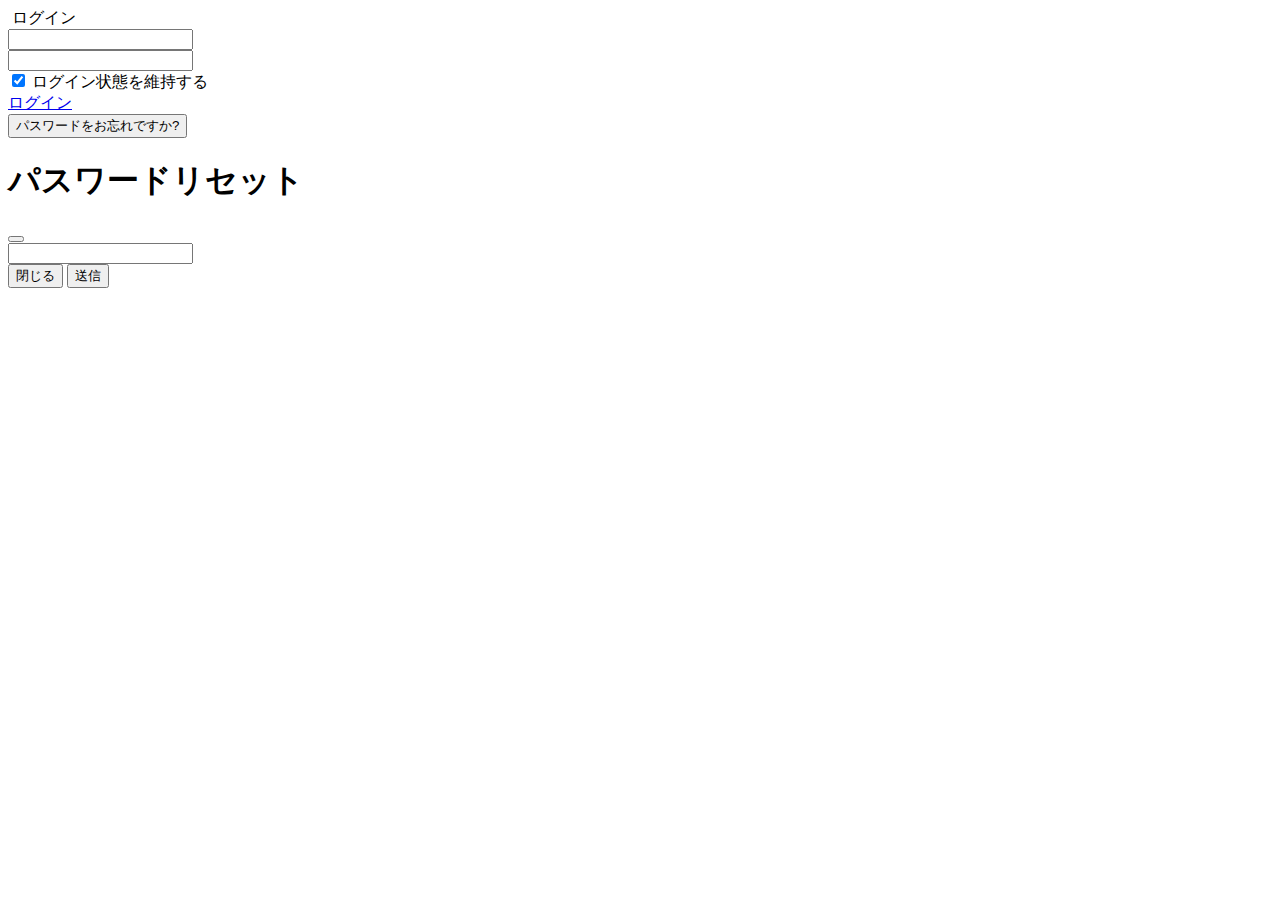
==== index.html @ f00472b3 "Beam code" ====
<!DOCTYPE html>
<html lang="en">
<head>
	<title>ログイン</title>
	<meta charset="UTF-8">
	<meta name="viewport" content="width=device-width, initial-scale=1">
	<link rel="icon" type="image/png" href="./assets/images/company_logo2.png"/>
	<link rel="stylesheet" type="text/css" href="./assets/fonts/font-awesome-4.7.0/css/font-awesome.min.css">
	<link rel="stylesheet" type="text/css" href="./assets/fonts/iconic/css/material-design-iconic-font.min.css">
	<link rel="stylesheet" type="text/css" href="./assets/vendor/animate/animate.css">
	<link rel="stylesheet" type="text/css" href="./assets/vendor/css-hamburgers/hamburgers.min.css">
	<link rel="stylesheet" type="text/css" href="./assets/vendor/animsition/css/animsition.min.css">
	<link rel="stylesheet" type="text/css" href="./assets/vendor/select2/select2.min.css">
	<link rel="stylesheet" type="text/css" href="./assets/vendor/daterangepicker/daterangepicker.css">
	<link rel="stylesheet" type="text/css" href="./assets/CSS/main.css">
    <link href="./assets/Bootstrap/css/bootstrap.min.css" rel="stylesheet">
</head>
<body>
	<div class="limiter">
		<div class="container-login-page">
			<div class="wrap-login-page">
				<form class="login-page-form validate-form">
					<span class="login-page-form-title pb-4">
						<img class="company_profile" src="./assets/images/company_logo2.png" alt="">
					</span>
					<span class="login-page-form-title pb-5">
						ログイン
					</span>
					<div class="wrap-input100 validate-input" data-validate = "Valid email is: a@b.c">
						<input class="input100" type="text" name="email" value=""` required>
						<span class="focus-input100" data-placeholder="メール"></span>
					</div>
					<div class="wrap-input100 validate-input" data-validate="Enter password">
						<span class="btn-show-pass">
							<i class="zmdi zmdi-eye"></i>
						</span>
						<input class="input100" type="password" name="pass" value="" required >
						<span class="focus-input100" data-placeholder="パスワード"></span>
					</div>
					<div class="form-check pb-3">
						<input class="form-check-input bordered" type="checkbox" value="" id="flexCheckChecked" checked required>
						<label class="form-check-label" for="flexCheckChecked">
							ログイン状態を維持する
						</label>
					  </div>
					<div class="container-login-page-form-btn pb-4">
						<div class="wrap-login-page-form-btn">
							<div class="login-page-form-bgbtn"></div>
						<a class="login-page-form-btn text-decoration-none" href="./dashboard.html" id="loginbtnID">
							ログイン
						</a>	
						</div>
					</div>
					<div class="text-center pb-1">
						
						<button type="button" class="forgot" data-bs-toggle="modal" data-bs-target="#exampleModal">
							パスワードをお忘れですか?
						  </button>
					</div>
				</form>
			</div>
		</div>
	</div>
	

	 <div class="modal fade" id="exampleModal" tabindex="-1" aria-labelledby="exampleModalLabel" aria-hidden="true">
		<div class="modal-dialog modal-dialog-centered">
		  <div class="modal-content">
			<div class="modal-header">
			  <h1 class="modal-title password_reset_title fs-6 " id="exampleModalLabel">パスワードリセット</h1>
			  <button type="button" class="btn-close" data-bs-dismiss="modal" aria-label="Close"></button>
			</div>
			<div class="modal-body">
				<div class="wrap-input100 validate-input" data-validate = "Valid email is: a@b.c">
					<input class="input100" type="text" name="email" required>
					<span class="focus-input100" data-placeholder="メール"></span>
				</div>
			</div>
			<div class="modal-footer">
			  <button type="button" class="btn modal-close" data-bs-dismiss="modal">閉じる</button>
			  <button type="button" class="btn modal-send" data-bs-dismiss="modal">送信</button>
			</div>
		  </div>
		</div>
	  </div> 
	<script src="./assets/vendor/jquery/jquery-3.2.1.min.js"></script>
	<script src="./assets/vendor/animsition/js/animsition.min.js"></script>
	<script src="./assets/Bootstrap/js/bootstrap.bundle.min.js"></script>
	<script src="./assets/JS/main.js"></script>
	<script src="./assets/JS/Javacsript.js"></script>
</body>
</html>
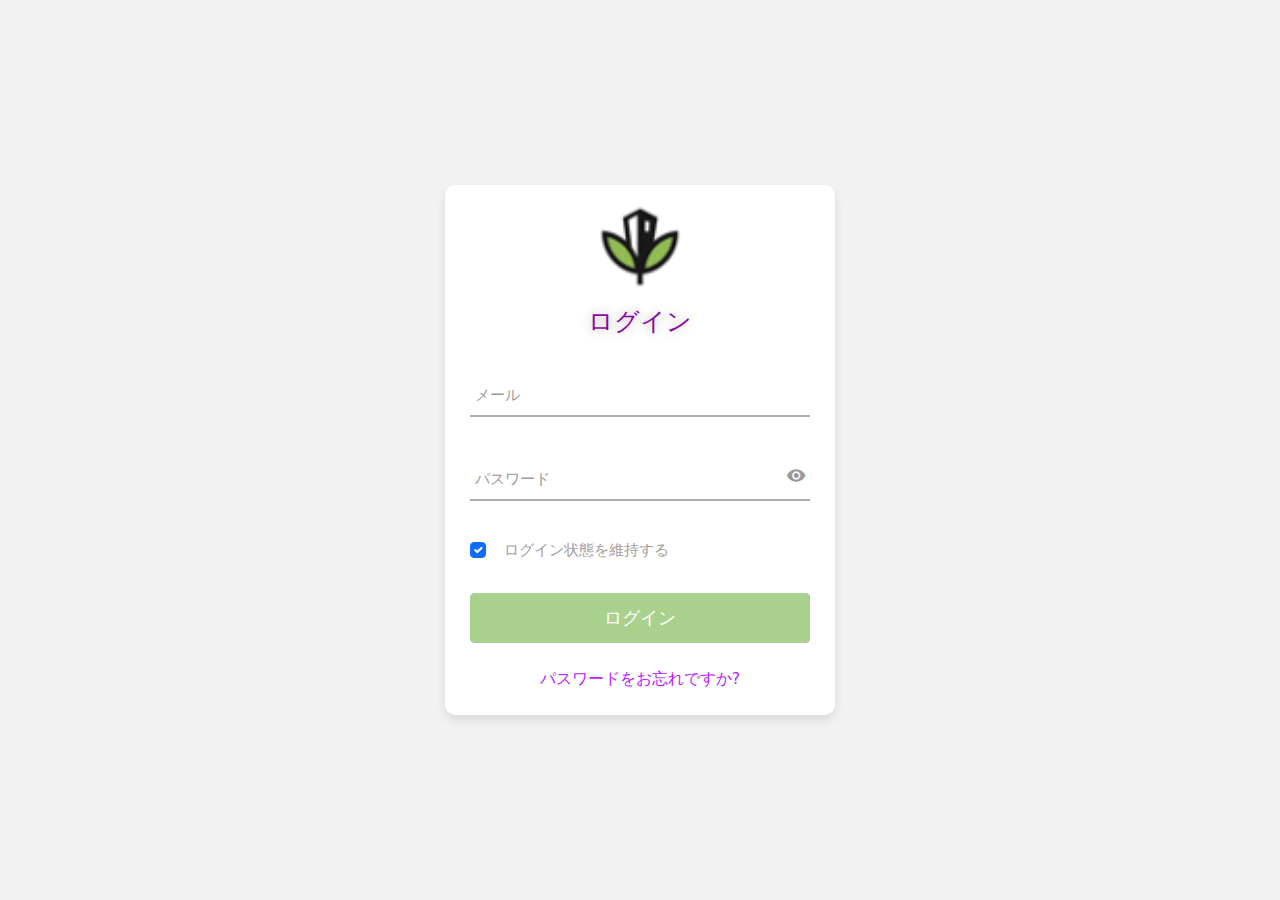
==== commit c6465610: "beams code" ====
--- a/index.html
+++ b/index.html
@@ -12,7 +12,7 @@
 	<link rel="stylesheet" type="text/css" href="./assets/vendor/animsition/css/animsition.min.css">
 	<link rel="stylesheet" type="text/css" href="./assets/vendor/select2/select2.min.css">
 	<link rel="stylesheet" type="text/css" href="./assets/vendor/daterangepicker/daterangepicker.css">
-	<link rel="stylesheet" type="text/css" href="./assets/CSS/main.css">
+	<link rel="stylesheet" type="text/css" href="./assets/CSS file/main.css">
     <link href="./assets/Bootstrap/css/bootstrap.min.css" rel="stylesheet">
 </head>
 <body>
@@ -86,7 +86,7 @@
 	<script src="./assets/vendor/jquery/jquery-3.2.1.min.js"></script>
 	<script src="./assets/vendor/animsition/js/animsition.min.js"></script>
 	<script src="./assets/Bootstrap/js/bootstrap.bundle.min.js"></script>
-	<script src="./assets/JS/main.js"></script>
-	<script src="./assets/JS/Javacsript.js"></script>
+	<script src="./assets/JS file/main.js"></script>
+	<script src="./assets/JS file/Javacsript.js"></script>
 </body>
 </html>--- a/assets/fonts/iconic/css/material-design-iconic-font.min.css
+++ b/assets/fonts/iconic/css/material-design-iconic-font.min.css
@@ -0,0 +1 @@
+@font-face{font-family:Material-Design-Iconic-Font;src:url(../fonts/Material-Design-Iconic-Font.woff2?v=2.2.0) format('woff2'),url(../fonts/Material-Design-Iconic-Font.woff?v=2.2.0) format('woff'),url(../fonts/Material-Design-Iconic-Font.ttf?v=2.2.0) format('truetype')}.zmdi{display:inline-block;font:normal normal normal 14px/1 'Material-Design-Iconic-Font';font-size:inherit;text-rendering:auto;-webkit-font-smoothing:antialiased;-moz-osx-font-smoothing:grayscale}.zmdi-hc-lg{font-size:1.33333333em;line-height:.75em;vertical-align:-15%}.zmdi-hc-2x{font-size:2em}.zmdi-hc-3x{font-size:3em}.zmdi-hc-4x{font-size:4em}.zmdi-hc-5x{font-size:5em}.zmdi-hc-fw{width:1.28571429em;text-align:center}.zmdi-hc-ul{padding-left:0;margin-left:2.14285714em;list-style-type:none}.zmdi-hc-ul>li{position:relative}.zmdi-hc-li{position:absolute;left:-2.14285714em;width:2.14285714em;top:.14285714em;text-align:center}.zmdi-hc-li.zmdi-hc-lg{left:-1.85714286em}.zmdi-hc-border{padding:.1em .25em;border:solid .1em #9e9e9e;border-radius:2px}.zmdi-hc-border-circle{padding:.1em .25em;border:solid .1em #9e9e9e;border-radius:50%}.zmdi.pull-left{float:left;margin-right:.15em}.zmdi.pull-right{float:right;margin-left:.15em}.zmdi-hc-spin{-webkit-animation:zmdi-spin 1.5s infinite linear;animation:zmdi-spin 1.5s infinite linear}.zmdi-hc-spin-reverse{-webkit-animation:zmdi-spin-reverse 1.5s infinite linear;animation:zmdi-spin-reverse 1.5s infinite linear}@-webkit-keyframes zmdi-spin{0%{-webkit-transform:rotate(0deg);transform:rotate(0deg)}100%{-webkit-transform:rotate(359deg);transform:rotate(359deg)}}@keyframes zmdi-spin{0%{-webkit-transform:rotate(0deg);transform:rotate(0deg)}100%{-webkit-transform:rotate(359deg);transform:rotate(359deg)}}@-webkit-keyframes zmdi-spin-reverse{0%{-webkit-transform:rotate(0deg);transform:rotate(0deg)}100%{-webkit-transform:rotate(-359deg);transform:rotate(-359deg)}}@keyframes zmdi-spin-reverse{0%{-webkit-transform:rotate(0deg);transform:rotate(0deg)}100%{-webkit-transform:rotate(-359deg);transform:rotate(-359deg)}}.zmdi-hc-rotate-90{-webkit-transform:rotate(90deg);-ms-transform:rotate(90deg);transform:rotate(90deg)}.zmdi-hc-rotate-180{-webkit-transform:rotate(180deg);-ms-transform:rotate(180deg);transform:rotate(180deg)}.zmdi-hc-rotate-270{-webkit-transform:rotate(270deg);-ms-transform:rotate(270deg);transform:rotate(270deg)}.zmdi-hc-flip-horizontal{-webkit-transform:scale(-1,1);-ms-transform:scale(-1,1);transform:scale(-1,1)}.zmdi-hc-flip-vertical{-webkit-transform:scale(1,-1);-ms-transform:scale(1,-1);transform:scale(1,-1)}.zmdi-hc-stack{position:relative;display:inline-block;width:2em;height:2em;line-height:2em;vertical-align:middle}.zmdi-hc-stack-1x,.zmdi-hc-stack-2x{position:absolute;left:0;width:100%;text-align:center}.zmdi-hc-stack-1x{line-height:inherit}.zmdi-hc-stack-2x{font-size:2em}.zmdi-hc-inverse{color:#fff}.zmdi-3d-rotation:before{content:'\f101'}.zmdi-airplane-off:before{content:'\f102'}.zmdi-airplane:before{content:'\f103'}.zmdi-album:before{content:'\f104'}.zmdi-archive:before{content:'\f105'}.zmdi-assignment-account:before{content:'\f106'}.zmdi-assignment-alert:before{content:'\f107'}.zmdi-assignment-check:before{content:'\f108'}.zmdi-assignment-o:before{content:'\f109'}.zmdi-assignment-return:before{content:'\f10a'}.zmdi-assignment-returned:before{content:'\f10b'}.zmdi-assignment:before{content:'\f10c'}.zmdi-attachment-alt:before{content:'\f10d'}.zmdi-attachment:before{content:'\f10e'}.zmdi-audio:before{content:'\f10f'}.zmdi-badge-check:before{content:'\f110'}.zmdi-balance-wallet:before{content:'\f111'}.zmdi-balance:before{content:'\f112'}.zmdi-battery-alert:before{content:'\f113'}.zmdi-battery-flash:before{content:'\f114'}.zmdi-battery-unknown:before{content:'\f115'}.zmdi-battery:before{content:'\f116'}.zmdi-bike:before{content:'\f117'}.zmdi-block-alt:before{content:'\f118'}.zmdi-block:before{content:'\f119'}.zmdi-boat:before{content:'\f11a'}.zmdi-book-image:before{content:'\f11b'}.zmdi-book:before{content:'\f11c'}.zmdi-bookmark-outline:before{content:'\f11d'}.zmdi-bookmark:before{content:'\f11e'}.zmdi-brush:before{content:'\f11f'}.zmdi-bug:before{content:'\f120'}.zmdi-bus:before{content:'\f121'}.zmdi-cake:before{content:'\f122'}.zmdi-car-taxi:before{content:'\f123'}.zmdi-car-wash:before{content:'\f124'}.zmdi-car:before{content:'\f125'}.zmdi-card-giftcard:before{content:'\f126'}.zmdi-card-membership:before{content:'\f127'}.zmdi-card-travel:before{content:'\f128'}.zmdi-card:before{content:'\f129'}.zmdi-case-check:before{content:'\f12a'}.zmdi-case-download:before{content:'\f12b'}.zmdi-case-play:before{content:'\f12c'}.zmdi-case:before{content:'\f12d'}.zmdi-cast-connected:before{content:'\f12e'}.zmdi-cast:before{content:'\f12f'}.zmdi-chart-donut:before{content:'\f130'}.zmdi-chart:before{content:'\f131'}.zmdi-city-alt:before{content:'\f132'}.zmdi-city:before{content:'\f133'}.zmdi-close-circle-o:before{content:'\f134'}.zmdi-close-circle:before{content:'\f135'}.zmdi-close:before{content:'\f136'}.zmdi-cocktail:before{content:'\f137'}.zmdi-code-setting:before{content:'\f138'}.zmdi-code-smartphone:before{content:'\f139'}.zmdi-code:before{content:'\f13a'}.zmdi-coffee:before{content:'\f13b'}.zmdi-collection-bookmark:before{content:'\f13c'}.zmdi-collection-case-play:before{content:'\f13d'}.zmdi-collection-folder-image:before{content:'\f13e'}.zmdi-collection-image-o:before{content:'\f13f'}.zmdi-collection-image:before{content:'\f140'}.zmdi-collection-item-1:before{content:'\f141'}.zmdi-collection-item-2:before{content:'\f142'}.zmdi-collection-item-3:before{content:'\f143'}.zmdi-collection-item-4:before{content:'\f144'}.zmdi-collection-item-5:before{content:'\f145'}.zmdi-collection-item-6:before{content:'\f146'}.zmdi-collection-item-7:before{content:'\f147'}.zmdi-collection-item-8:before{content:'\f148'}.zmdi-collection-item-9-plus:before{content:'\f149'}.zmdi-collection-item-9:before{content:'\f14a'}.zmdi-collection-item:before{content:'\f14b'}.zmdi-collection-music:before{content:'\f14c'}.zmdi-collection-pdf:before{content:'\f14d'}.zmdi-collection-plus:before{content:'\f14e'}.zmdi-collection-speaker:before{content:'\f14f'}.zmdi-collection-text:before{content:'\f150'}.zmdi-collection-video:before{content:'\f151'}.zmdi-compass:before{content:'\f152'}.zmdi-cutlery:before{content:'\f153'}.zmdi-delete:before{content:'\f154'}.zmdi-dialpad:before{content:'\f155'}.zmdi-dns:before{content:'\f156'}.zmdi-drink:before{content:'\f157'}.zmdi-edit:before{content:'\f158'}.zmdi-email-open:before{content:'\f159'}.zmdi-email:before{content:'\f15a'}.zmdi-eye-off:before{content:'\f15b'}.zmdi-eye:before{content:'\f15c'}.zmdi-eyedropper:before{content:'\f15d'}.zmdi-favorite-outline:before{content:'\f15e'}.zmdi-favorite:before{content:'\f15f'}.zmdi-filter-list:before{content:'\f160'}.zmdi-fire:before{content:'\f161'}.zmdi-flag:before{content:'\f162'}.zmdi-flare:before{content:'\f163'}.zmdi-flash-auto:before{content:'\f164'}.zmdi-flash-off:before{content:'\f165'}.zmdi-flash:before{content:'\f166'}.zmdi-flip:before{content:'\f167'}.zmdi-flower-alt:before{content:'\f168'}.zmdi-flower:before{content:'\f169'}.zmdi-font:before{content:'\f16a'}.zmdi-fullscreen-alt:before{content:'\f16b'}.zmdi-fullscreen-exit:before{content:'\f16c'}.zmdi-fullscreen:before{content:'\f16d'}.zmdi-functions:before{content:'\f16e'}.zmdi-gas-station:before{content:'\f16f'}.zmdi-gesture:before{content:'\f170'}.zmdi-globe-alt:before{content:'\f171'}.zmdi-globe-lock:before{content:'\f172'}.zmdi-globe:before{content:'\f173'}.zmdi-graduation-cap:before{content:'\f174'}.zmdi-home:before{content:'\f175'}.zmdi-hospital-alt:before{content:'\f176'}.zmdi-hospital:before{content:'\f177'}.zmdi-hotel:before{content:'\f178'}.zmdi-hourglass-alt:before{content:'\f179'}.zmdi-hourglass-outline:before{content:'\f17a'}.zmdi-hourglass:before{content:'\f17b'}.zmdi-http:before{content:'\f17c'}.zmdi-image-alt:before{content:'\f17d'}.zmdi-image-o:before{content:'\f17e'}.zmdi-image:before{content:'\f17f'}.zmdi-inbox:before{content:'\f180'}.zmdi-invert-colors-off:before{content:'\f181'}.zmdi-invert-colors:before{content:'\f182'}.zmdi-key:before{content:'\f183'}.zmdi-label-alt-outline:before{content:'\f184'}.zmdi-label-alt:before{content:'\f185'}.zmdi-label-heart:before{content:'\f186'}.zmdi-label:before{content:'\f187'}.zmdi-labels:before{content:'\f188'}.zmdi-lamp:before{content:'\f189'}.zmdi-landscape:before{content:'\f18a'}.zmdi-layers-off:before{content:'\f18b'}.zmdi-layers:before{content:'\f18c'}.zmdi-library:before{content:'\f18d'}.zmdi-link:before{content:'\f18e'}.zmdi-lock-open:before{content:'\f18f'}.zmdi-lock-outline:before{content:'\f190'}.zmdi-lock:before{content:'\f191'}.zmdi-mail-reply-all:before{content:'\f192'}.zmdi-mail-reply:before{content:'\f193'}.zmdi-mail-send:before{content:'\f194'}.zmdi-mall:before{content:'\f195'}.zmdi-map:before{content:'\f196'}.zmdi-menu:before{content:'\f197'}.zmdi-money-box:before{content:'\f198'}.zmdi-money-off:before{content:'\f199'}.zmdi-money:before{content:'\f19a'}.zmdi-more-vert:before{content:'\f19b'}.zmdi-more:before{content:'\f19c'}.zmdi-movie-alt:before{content:'\f19d'}.zmdi-movie:before{content:'\f19e'}.zmdi-nature-people:before{content:'\f19f'}.zmdi-nature:before{content:'\f1a0'}.zmdi-navigation:before{content:'\f1a1'}.zmdi-open-in-browser:before{content:'\f1a2'}.zmdi-open-in-new:before{content:'\f1a3'}.zmdi-palette:before{content:'\f1a4'}.zmdi-parking:before{content:'\f1a5'}.zmdi-pin-account:before{content:'\f1a6'}.zmdi-pin-assistant:before{content:'\f1a7'}.zmdi-pin-drop:before{content:'\f1a8'}.zmdi-pin-help:before{content:'\f1a9'}.zmdi-pin-off:before{content:'\f1aa'}.zmdi-pin:before{content:'\f1ab'}.zmdi-pizza:before{content:'\f1ac'}.zmdi-plaster:before{content:'\f1ad'}.zmdi-power-setting:before{content:'\f1ae'}.zmdi-power:before{content:'\f1af'}.zmdi-print:before{content:'\f1b0'}.zmdi-puzzle-piece:before{content:'\f1b1'}.zmdi-quote:before{content:'\f1b2'}.zmdi-railway:before{content:'\f1b3'}.zmdi-receipt:before{content:'\f1b4'}.zmdi-refresh-alt:before{content:'\f1b5'}.zmdi-refresh-sync-alert:before{content:'\f1b6'}.zmdi-refresh-sync-off:before{content:'\f1b7'}.zmdi-refresh-sync:before{content:'\f1b8'}.zmdi-refresh:before{content:'\f1b9'}.zmdi-roller:before{content:'\f1ba'}.zmdi-ruler:before{content:'\f1bb'}.zmdi-scissors:before{content:'\f1bc'}.zmdi-screen-rotation-lock:before{content:'\f1bd'}.zmdi-screen-rotation:before{content:'\f1be'}.zmdi-search-for:before{content:'\f1bf'}.zmdi-search-in-file:before{content:'\f1c0'}.zmdi-search-in-page:before{content:'\f1c1'}.zmdi-search-replace:before{content:'\f1c2'}.zmdi-search:before{content:'\f1c3'}.zmdi-seat:before{content:'\f1c4'}.zmdi-settings-square:before{content:'\f1c5'}.zmdi-settings:before{content:'\f1c6'}.zmdi-shield-check:before{content:'\f1c7'}.zmdi-shield-security:before{content:'\f1c8'}.zmdi-shopping-basket:before{content:'\f1c9'}.zmdi-shopping-cart-plus:before{content:'\f1ca'}.zmdi-shopping-cart:before{content:'\f1cb'}.zmdi-sign-in:before{content:'\f1cc'}.zmdi-sort-amount-asc:before{content:'\f1cd'}.zmdi-sort-amount-desc:before{content:'\f1ce'}.zmdi-sort-asc:before{content:'\f1cf'}.zmdi-sort-desc:before{content:'\f1d0'}.zmdi-spellcheck:before{content:'\f1d1'}.zmdi-storage:before{content:'\f1d2'}.zmdi-store-24:before{content:'\f1d3'}.zmdi-store:before{content:'\f1d4'}.zmdi-subway:before{content:'\f1d5'}.zmdi-sun:before{content:'\f1d6'}.zmdi-tab-unselected:before{content:'\f1d7'}.zmdi-tab:before{content:'\f1d8'}.zmdi-tag-close:before{content:'\f1d9'}.zmdi-tag-more:before{content:'\f1da'}.zmdi-tag:before{content:'\f1db'}.zmdi-thumb-down:before{content:'\f1dc'}.zmdi-thumb-up-down:before{content:'\f1dd'}.zmdi-thumb-up:before{content:'\f1de'}.zmdi-ticket-star:before{content:'\f1df'}.zmdi-toll:before{content:'\f1e0'}.zmdi-toys:before{content:'\f1e1'}.zmdi-traffic:before{content:'\f1e2'}.zmdi-translate:before{content:'\f1e3'}.zmdi-triangle-down:before{content:'\f1e4'}.zmdi-triangle-up:before{content:'\f1e5'}.zmdi-truck:before{content:'\f1e6'}.zmdi-turning-sign:before{content:'\f1e7'}.zmdi-wallpaper:before{content:'\f1e8'}.zmdi-washing-machine:before{content:'\f1e9'}.zmdi-window-maximize:before{content:'\f1ea'}.zmdi-window-minimize:before{content:'\f1eb'}.zmdi-window-restore:before{content:'\f1ec'}.zmdi-wrench:before{content:'\f1ed'}.zmdi-zoom-in:before{content:'\f1ee'}.zmdi-zoom-out:before{content:'\f1ef'}.zmdi-alert-circle-o:before{content:'\f1f0'}.zmdi-alert-circle:before{content:'\f1f1'}.zmdi-alert-octagon:before{content:'\f1f2'}.zmdi-alert-polygon:before{content:'\f1f3'}.zmdi-alert-triangle:before{content:'\f1f4'}.zmdi-help-outline:before{content:'\f1f5'}.zmdi-help:before{content:'\f1f6'}.zmdi-info-outline:before{content:'\f1f7'}.zmdi-info:before{content:'\f1f8'}.zmdi-notifications-active:before{content:'\f1f9'}.zmdi-notifications-add:before{content:'\f1fa'}.zmdi-notifications-none:before{content:'\f1fb'}.zmdi-notifications-off:before{content:'\f1fc'}.zmdi-notifications-paused:before{content:'\f1fd'}.zmdi-notifications:before{content:'\f1fe'}.zmdi-account-add:before{content:'\f1ff'}.zmdi-account-box-mail:before{content:'\f200'}.zmdi-account-box-o:before{content:'\f201'}.zmdi-account-box-phone:before{content:'\f202'}.zmdi-account-box:before{content:'\f203'}.zmdi-account-calendar:before{content:'\f204'}.zmdi-account-circle:before{content:'\f205'}.zmdi-account-o:before{content:'\f206'}.zmdi-account:before{content:'\f207'}.zmdi-accounts-add:before{content:'\f208'}.zmdi-accounts-alt:before{content:'\f209'}.zmdi-accounts-list-alt:before{content:'\f20a'}.zmdi-accounts-list:before{content:'\f20b'}.zmdi-accounts-outline:before{content:'\f20c'}.zmdi-accounts:before{content:'\f20d'}.zmdi-face:before{content:'\f20e'}.zmdi-female:before{content:'\f20f'}.zmdi-male-alt:before{content:'\f210'}.zmdi-male-female:before{content:'\f211'}.zmdi-male:before{content:'\f212'}.zmdi-mood-bad:before{content:'\f213'}.zmdi-mood:before{content:'\f214'}.zmdi-run:before{content:'\f215'}.zmdi-walk:before{content:'\f216'}.zmdi-cloud-box:before{content:'\f217'}.zmdi-cloud-circle:before{content:'\f218'}.zmdi-cloud-done:before{content:'\f219'}.zmdi-cloud-download:before{content:'\f21a'}.zmdi-cloud-off:before{content:'\f21b'}.zmdi-cloud-outline-alt:before{content:'\f21c'}.zmdi-cloud-outline:before{content:'\f21d'}.zmdi-cloud-upload:before{content:'\f21e'}.zmdi-cloud:before{content:'\f21f'}.zmdi-download:before{content:'\f220'}.zmdi-file-plus:before{content:'\f221'}.zmdi-file-text:before{content:'\f222'}.zmdi-file:before{content:'\f223'}.zmdi-folder-outline:before{content:'\f224'}.zmdi-folder-person:before{content:'\f225'}.zmdi-folder-star-alt:before{content:'\f226'}.zmdi-folder-star:before{content:'\f227'}.zmdi-folder:before{content:'\f228'}.zmdi-gif:before{content:'\f229'}.zmdi-upload:before{content:'\f22a'}.zmdi-border-all:before{content:'\f22b'}.zmdi-border-bottom:before{content:'\f22c'}.zmdi-border-clear:before{content:'\f22d'}.zmdi-border-color:before{content:'\f22e'}.zmdi-border-horizontal:before{content:'\f22f'}.zmdi-border-inner:before{content:'\f230'}.zmdi-border-left:before{content:'\f231'}.zmdi-border-outer:before{content:'\f232'}.zmdi-border-right:before{content:'\f233'}.zmdi-border-style:before{content:'\f234'}.zmdi-border-top:before{content:'\f235'}.zmdi-border-vertical:before{content:'\f236'}.zmdi-copy:before{content:'\f237'}.zmdi-crop:before{content:'\f238'}.zmdi-format-align-center:before{content:'\f239'}.zmdi-format-align-justify:before{content:'\f23a'}.zmdi-format-align-left:before{content:'\f23b'}.zmdi-format-align-right:before{content:'\f23c'}.zmdi-format-bold:before{content:'\f23d'}.zmdi-format-clear-all:before{content:'\f23e'}.zmdi-format-clear:before{content:'\f23f'}.zmdi-format-color-fill:before{content:'\f240'}.zmdi-format-color-reset:before{content:'\f241'}.zmdi-format-color-text:before{content:'\f242'}.zmdi-format-indent-decrease:before{content:'\f243'}.zmdi-format-indent-increase:before{content:'\f244'}.zmdi-format-italic:before{content:'\f245'}.zmdi-format-line-spacing:before{content:'\f246'}.zmdi-format-list-bulleted:before{content:'\f247'}.zmdi-format-list-numbered:before{content:'\f248'}.zmdi-format-ltr:before{content:'\f249'}.zmdi-format-rtl:before{content:'\f24a'}.zmdi-format-size:before{content:'\f24b'}.zmdi-format-strikethrough-s:before{content:'\f24c'}.zmdi-format-strikethrough:before{content:'\f24d'}.zmdi-format-subject:before{content:'\f24e'}.zmdi-format-underlined:before{content:'\f24f'}.zmdi-format-valign-bottom:before{content:'\f250'}.zmdi-format-valign-center:before{content:'\f251'}.zmdi-format-valign-top:before{content:'\f252'}.zmdi-redo:before{content:'\f253'}.zmdi-select-all:before{content:'\f254'}.zmdi-space-bar:before{content:'\f255'}.zmdi-text-format:before{content:'\f256'}.zmdi-transform:before{content:'\f257'}.zmdi-undo:before{content:'\f258'}.zmdi-wrap-text:before{content:'\f259'}.zmdi-comment-alert:before{content:'\f25a'}.zmdi-comment-alt-text:before{content:'\f25b'}.zmdi-comment-alt:before{content:'\f25c'}.zmdi-comment-edit:before{content:'\f25d'}.zmdi-comment-image:before{content:'\f25e'}.zmdi-comment-list:before{content:'\f25f'}.zmdi-comment-more:before{content:'\f260'}.zmdi-comment-outline:before{content:'\f261'}.zmdi-comment-text-alt:before{content:'\f262'}.zmdi-comment-text:before{content:'\f263'}.zmdi-comment-video:before{content:'\f264'}.zmdi-comment:before{content:'\f265'}.zmdi-comments:before{content:'\f266'}.zmdi-check-all:before{content:'\f267'}.zmdi-check-circle-u:before{content:'\f268'}.zmdi-check-circle:before{content:'\f269'}.zmdi-check-square:before{content:'\f26a'}.zmdi-check:before{content:'\f26b'}.zmdi-circle-o:before{content:'\f26c'}.zmdi-circle:before{content:'\f26d'}.zmdi-dot-circle-alt:before{content:'\f26e'}.zmdi-dot-circle:before{content:'\f26f'}.zmdi-minus-circle-outline:before{content:'\f270'}.zmdi-minus-circle:before{content:'\f271'}.zmdi-minus-square:before{content:'\f272'}.zmdi-minus:before{content:'\f273'}.zmdi-plus-circle-o-duplicate:before{content:'\f274'}.zmdi-plus-circle-o:before{content:'\f275'}.zmdi-plus-circle:before{content:'\f276'}.zmdi-plus-square:before{content:'\f277'}.zmdi-plus:before{content:'\f278'}.zmdi-square-o:before{content:'\f279'}.zmdi-star-circle:before{content:'\f27a'}.zmdi-star-half:before{content:'\f27b'}.zmdi-star-outline:before{content:'\f27c'}.zmdi-star:before{content:'\f27d'}.zmdi-bluetooth-connected:before{content:'\f27e'}.zmdi-bluetooth-off:before{content:'\f27f'}.zmdi-bluetooth-search:before{content:'\f280'}.zmdi-bluetooth-setting:before{content:'\f281'}.zmdi-bluetooth:before{content:'\f282'}.zmdi-camera-add:before{content:'\f283'}.zmdi-camera-alt:before{content:'\f284'}.zmdi-camera-bw:before{content:'\f285'}.zmdi-camera-front:before{content:'\f286'}.zmdi-camera-mic:before{content:'\f287'}.zmdi-camera-party-mode:before{content:'\f288'}.zmdi-camera-rear:before{content:'\f289'}.zmdi-camera-roll:before{content:'\f28a'}.zmdi-camera-switch:before{content:'\f28b'}.zmdi-camera:before{content:'\f28c'}.zmdi-card-alert:before{content:'\f28d'}.zmdi-card-off:before{content:'\f28e'}.zmdi-card-sd:before{content:'\f28f'}.zmdi-card-sim:before{content:'\f290'}.zmdi-desktop-mac:before{content:'\f291'}.zmdi-desktop-windows:before{content:'\f292'}.zmdi-device-hub:before{content:'\f293'}.zmdi-devices-off:before{content:'\f294'}.zmdi-devices:before{content:'\f295'}.zmdi-dock:before{content:'\f296'}.zmdi-floppy:before{content:'\f297'}.zmdi-gamepad:before{content:'\f298'}.zmdi-gps-dot:before{content:'\f299'}.zmdi-gps-off:before{content:'\f29a'}.zmdi-gps:before{content:'\f29b'}.zmdi-headset-mic:before{content:'\f29c'}.zmdi-headset:before{content:'\f29d'}.zmdi-input-antenna:before{content:'\f29e'}.zmdi-input-composite:before{content:'\f29f'}.zmdi-input-hdmi:before{content:'\f2a0'}.zmdi-input-power:before{content:'\f2a1'}.zmdi-input-svideo:before{content:'\f2a2'}.zmdi-keyboard-hide:before{content:'\f2a3'}.zmdi-keyboard:before{content:'\f2a4'}.zmdi-laptop-chromebook:before{content:'\f2a5'}.zmdi-laptop-mac:before{content:'\f2a6'}.zmdi-laptop:before{content:'\f2a7'}.zmdi-mic-off:before{content:'\f2a8'}.zmdi-mic-outline:before{content:'\f2a9'}.zmdi-mic-setting:before{content:'\f2aa'}.zmdi-mic:before{content:'\f2ab'}.zmdi-mouse:before{content:'\f2ac'}.zmdi-network-alert:before{content:'\f2ad'}.zmdi-network-locked:before{content:'\f2ae'}.zmdi-network-off:before{content:'\f2af'}.zmdi-network-outline:before{content:'\f2b0'}.zmdi-network-setting:before{content:'\f2b1'}.zmdi-network:before{content:'\f2b2'}.zmdi-phone-bluetooth:before{content:'\f2b3'}.zmdi-phone-end:before{content:'\f2b4'}.zmdi-phone-forwarded:before{content:'\f2b5'}.zmdi-phone-in-talk:before{content:'\f2b6'}.zmdi-phone-locked:before{content:'\f2b7'}.zmdi-phone-missed:before{content:'\f2b8'}.zmdi-phone-msg:before{content:'\f2b9'}.zmdi-phone-paused:before{content:'\f2ba'}.zmdi-phone-ring:before{content:'\f2bb'}.zmdi-phone-setting:before{content:'\f2bc'}.zmdi-phone-sip:before{content:'\f2bd'}.zmdi-phone:before{content:'\f2be'}.zmdi-portable-wifi-changes:before{content:'\f2bf'}.zmdi-portable-wifi-off:before{content:'\f2c0'}.zmdi-portable-wifi:before{content:'\f2c1'}.zmdi-radio:before{content:'\f2c2'}.zmdi-reader:before{content:'\f2c3'}.zmdi-remote-control-alt:before{content:'\f2c4'}.zmdi-remote-control:before{content:'\f2c5'}.zmdi-router:before{content:'\f2c6'}.zmdi-scanner:before{content:'\f2c7'}.zmdi-smartphone-android:before{content:'\f2c8'}.zmdi-smartphone-download:before{content:'\f2c9'}.zmdi-smartphone-erase:before{content:'\f2ca'}.zmdi-smartphone-info:before{content:'\f2cb'}.zmdi-smartphone-iphone:before{content:'\f2cc'}.zmdi-smartphone-landscape-lock:before{content:'\f2cd'}.zmdi-smartphone-landscape:before{content:'\f2ce'}.zmdi-smartphone-lock:before{content:'\f2cf'}.zmdi-smartphone-portrait-lock:before{content:'\f2d0'}.zmdi-smartphone-ring:before{content:'\f2d1'}.zmdi-smartphone-setting:before{content:'\f2d2'}.zmdi-smartphone-setup:before{content:'\f2d3'}.zmdi-smartphone:before{content:'\f2d4'}.zmdi-speaker:before{content:'\f2d5'}.zmdi-tablet-android:before{content:'\f2d6'}.zmdi-tablet-mac:before{content:'\f2d7'}.zmdi-tablet:before{content:'\f2d8'}.zmdi-tv-alt-play:before{content:'\f2d9'}.zmdi-tv-list:before{content:'\f2da'}.zmdi-tv-play:before{content:'\f2db'}.zmdi-tv:before{content:'\f2dc'}.zmdi-usb:before{content:'\f2dd'}.zmdi-videocam-off:before{content:'\f2de'}.zmdi-videocam-switch:before{content:'\f2df'}.zmdi-videocam:before{content:'\f2e0'}.zmdi-watch:before{content:'\f2e1'}.zmdi-wifi-alt-2:before{content:'\f2e2'}.zmdi-wifi-alt:before{content:'\f2e3'}.zmdi-wifi-info:before{content:'\f2e4'}.zmdi-wifi-lock:before{content:'\f2e5'}.zmdi-wifi-off:before{content:'\f2e6'}.zmdi-wifi-outline:before{content:'\f2e7'}.zmdi-wifi:before{content:'\f2e8'}.zmdi-arrow-left-bottom:before{content:'\f2e9'}.zmdi-arrow-left:before{content:'\f2ea'}.zmdi-arrow-merge:before{content:'\f2eb'}.zmdi-arrow-missed:before{content:'\f2ec'}.zmdi-arrow-right-top:before{content:'\f2ed'}.zmdi-arrow-right:before{content:'\f2ee'}.zmdi-arrow-split:before{content:'\f2ef'}.zmdi-arrows:before{content:'\f2f0'}.zmdi-caret-down-circle:before{content:'\f2f1'}.zmdi-caret-down:before{content:'\f2f2'}.zmdi-caret-left-circle:before{content:'\f2f3'}.zmdi-caret-left:before{content:'\f2f4'}.zmdi-caret-right-circle:before{content:'\f2f5'}.zmdi-caret-right:before{content:'\f2f6'}.zmdi-caret-up-circle:before{content:'\f2f7'}.zmdi-caret-up:before{content:'\f2f8'}.zmdi-chevron-down:before{content:'\f2f9'}.zmdi-chevron-left:before{content:'\f2fa'}.zmdi-chevron-right:before{content:'\f2fb'}.zmdi-chevron-up:before{content:'\f2fc'}.zmdi-forward:before{content:'\f2fd'}.zmdi-long-arrow-down:before{content:'\f2fe'}.zmdi-long-arrow-left:before{content:'\f2ff'}.zmdi-long-arrow-return:before{content:'\f300'}.zmdi-long-arrow-right:before{content:'\f301'}.zmdi-long-arrow-tab:before{content:'\f302'}.zmdi-long-arrow-up:before{content:'\f303'}.zmdi-rotate-ccw:before{content:'\f304'}.zmdi-rotate-cw:before{content:'\f305'}.zmdi-rotate-left:before{content:'\f306'}.zmdi-rotate-right:before{content:'\f307'}.zmdi-square-down:before{content:'\f308'}.zmdi-square-right:before{content:'\f309'}.zmdi-swap-alt:before{content:'\f30a'}.zmdi-swap-vertical-circle:before{content:'\f30b'}.zmdi-swap-vertical:before{content:'\f30c'}.zmdi-swap:before{content:'\f30d'}.zmdi-trending-down:before{content:'\f30e'}.zmdi-trending-flat:before{content:'\f30f'}.zmdi-trending-up:before{content:'\f310'}.zmdi-unfold-less:before{content:'\f311'}.zmdi-unfold-more:before{content:'\f312'}.zmdi-apps:before{content:'\f313'}.zmdi-grid-off:before{content:'\f314'}.zmdi-grid:before{content:'\f315'}.zmdi-view-agenda:before{content:'\f316'}.zmdi-view-array:before{content:'\f317'}.zmdi-view-carousel:before{content:'\f318'}.zmdi-view-column:before{content:'\f319'}.zmdi-view-comfy:before{content:'\f31a'}.zmdi-view-compact:before{content:'\f31b'}.zmdi-view-dashboard:before{content:'\f31c'}.zmdi-view-day:before{content:'\f31d'}.zmdi-view-headline:before{content:'\f31e'}.zmdi-view-list-alt:before{content:'\f31f'}.zmdi-view-list:before{content:'\f320'}.zmdi-view-module:before{content:'\f321'}.zmdi-view-quilt:before{content:'\f322'}.zmdi-view-stream:before{content:'\f323'}.zmdi-view-subtitles:before{content:'\f324'}.zmdi-view-toc:before{content:'\f325'}.zmdi-view-web:before{content:'\f326'}.zmdi-view-week:before{content:'\f327'}.zmdi-widgets:before{content:'\f328'}.zmdi-alarm-check:before{content:'\f329'}.zmdi-alarm-off:before{content:'\f32a'}.zmdi-alarm-plus:before{content:'\f32b'}.zmdi-alarm-snooze:before{content:'\f32c'}.zmdi-alarm:before{content:'\f32d'}.zmdi-calendar-alt:before{content:'\f32e'}.zmdi-calendar-check:before{content:'\f32f'}.zmdi-calendar-close:before{content:'\f330'}.zmdi-calendar-note:before{content:'\f331'}.zmdi-calendar:before{content:'\f332'}.zmdi-time-countdown:before{content:'\f333'}.zmdi-time-interval:before{content:'\f334'}.zmdi-time-restore-setting:before{content:'\f335'}.zmdi-time-restore:before{content:'\f336'}.zmdi-time:before{content:'\f337'}.zmdi-timer-off:before{content:'\f338'}.zmdi-timer:before{content:'\f339'}.zmdi-android-alt:before{content:'\f33a'}.zmdi-android:before{content:'\f33b'}.zmdi-apple:before{content:'\f33c'}.zmdi-behance:before{content:'\f33d'}.zmdi-codepen:before{content:'\f33e'}.zmdi-dribbble:before{content:'\f33f'}.zmdi-dropbox:before{content:'\f340'}.zmdi-evernote:before{content:'\f341'}.zmdi-facebook-box:before{content:'\f342'}.zmdi-facebook:before{content:'\f343'}.zmdi-github-box:before{content:'\f344'}.zmdi-github:before{content:'\f345'}.zmdi-google-drive:before{content:'\f346'}.zmdi-google-earth:before{content:'\f347'}.zmdi-google-glass:before{content:'\f348'}.zmdi-google-maps:before{content:'\f349'}.zmdi-google-pages:before{content:'\f34a'}.zmdi-google-play:before{content:'\f34b'}.zmdi-google-plus-box:before{content:'\f34c'}.zmdi-google-plus:before{content:'\f34d'}.zmdi-google:before{content:'\f34e'}.zmdi-instagram:before{content:'\f34f'}.zmdi-language-css3:before{content:'\f350'}.zmdi-language-html5:before{content:'\f351'}.zmdi-language-javascript:before{content:'\f352'}.zmdi-language-python-alt:before{content:'\f353'}.zmdi-language-python:before{content:'\f354'}.zmdi-lastfm:before{content:'\f355'}.zmdi-linkedin-box:before{content:'\f356'}.zmdi-paypal:before{content:'\f357'}.zmdi-pinterest-box:before{content:'\f358'}.zmdi-pocket:before{content:'\f359'}.zmdi-polymer:before{content:'\f35a'}.zmdi-share:before{content:'\f35b'}.zmdi-stackoverflow:before{content:'\f35c'}.zmdi-steam-square:before{content:'\f35d'}.zmdi-steam:before{content:'\f35e'}.zmdi-twitter-box:before{content:'\f35f'}.zmdi-twitter:before{content:'\f360'}.zmdi-vk:before{content:'\f361'}.zmdi-wikipedia:before{content:'\f362'}.zmdi-windows:before{content:'\f363'}.zmdi-aspect-ratio-alt:before{content:'\f364'}.zmdi-aspect-ratio:before{content:'\f365'}.zmdi-blur-circular:before{content:'\f366'}.zmdi-blur-linear:before{content:'\f367'}.zmdi-blur-off:before{content:'\f368'}.zmdi-blur:before{content:'\f369'}.zmdi-brightness-2:before{content:'\f36a'}.zmdi-brightness-3:before{content:'\f36b'}.zmdi-brightness-4:before{content:'\f36c'}.zmdi-brightness-5:before{content:'\f36d'}.zmdi-brightness-6:before{content:'\f36e'}.zmdi-brightness-7:before{content:'\f36f'}.zmdi-brightness-auto:before{content:'\f370'}.zmdi-brightness-setting:before{content:'\f371'}.zmdi-broken-image:before{content:'\f372'}.zmdi-center-focus-strong:before{content:'\f373'}.zmdi-center-focus-weak:before{content:'\f374'}.zmdi-compare:before{content:'\f375'}.zmdi-crop-16-9:before{content:'\f376'}.zmdi-crop-3-2:before{content:'\f377'}.zmdi-crop-5-4:before{content:'\f378'}.zmdi-crop-7-5:before{content:'\f379'}.zmdi-crop-din:before{content:'\f37a'}.zmdi-crop-free:before{content:'\f37b'}.zmdi-crop-landscape:before{content:'\f37c'}.zmdi-crop-portrait:before{content:'\f37d'}.zmdi-crop-square:before{content:'\f37e'}.zmdi-exposure-alt:before{content:'\f37f'}.zmdi-exposure:before{content:'\f380'}.zmdi-filter-b-and-w:before{content:'\f381'}.zmdi-filter-center-focus:before{content:'\f382'}.zmdi-filter-frames:before{content:'\f383'}.zmdi-filter-tilt-shift:before{content:'\f384'}.zmdi-gradient:before{content:'\f385'}.zmdi-grain:before{content:'\f386'}.zmdi-graphic-eq:before{content:'\f387'}.zmdi-hdr-off:before{content:'\f388'}.zmdi-hdr-strong:before{content:'\f389'}.zmdi-hdr-weak:before{content:'\f38a'}.zmdi-hdr:before{content:'\f38b'}.zmdi-iridescent:before{content:'\f38c'}.zmdi-leak-off:before{content:'\f38d'}.zmdi-leak:before{content:'\f38e'}.zmdi-looks:before{content:'\f38f'}.zmdi-loupe:before{content:'\f390'}.zmdi-panorama-horizontal:before{content:'\f391'}.zmdi-panorama-vertical:before{content:'\f392'}.zmdi-panorama-wide-angle:before{content:'\f393'}.zmdi-photo-size-select-large:before{content:'\f394'}.zmdi-photo-size-select-small:before{content:'\f395'}.zmdi-picture-in-picture:before{content:'\f396'}.zmdi-slideshow:before{content:'\f397'}.zmdi-texture:before{content:'\f398'}.zmdi-tonality:before{content:'\f399'}.zmdi-vignette:before{content:'\f39a'}.zmdi-wb-auto:before{content:'\f39b'}.zmdi-eject-alt:before{content:'\f39c'}.zmdi-eject:before{content:'\f39d'}.zmdi-equalizer:before{content:'\f39e'}.zmdi-fast-forward:before{content:'\f39f'}.zmdi-fast-rewind:before{content:'\f3a0'}.zmdi-forward-10:before{content:'\f3a1'}.zmdi-forward-30:before{content:'\f3a2'}.zmdi-forward-5:before{content:'\f3a3'}.zmdi-hearing:before{content:'\f3a4'}.zmdi-pause-circle-outline:before{content:'\f3a5'}.zmdi-pause-circle:before{content:'\f3a6'}.zmdi-pause:before{content:'\f3a7'}.zmdi-play-circle-outline:before{content:'\f3a8'}.zmdi-play-circle:before{content:'\f3a9'}.zmdi-play:before{content:'\f3aa'}.zmdi-playlist-audio:before{content:'\f3ab'}.zmdi-playlist-plus:before{content:'\f3ac'}.zmdi-repeat-one:before{content:'\f3ad'}.zmdi-repeat:before{content:'\f3ae'}.zmdi-replay-10:before{content:'\f3af'}.zmdi-replay-30:before{content:'\f3b0'}.zmdi-replay-5:before{content:'\f3b1'}.zmdi-replay:before{content:'\f3b2'}.zmdi-shuffle:before{content:'\f3b3'}.zmdi-skip-next:before{content:'\f3b4'}.zmdi-skip-previous:before{content:'\f3b5'}.zmdi-stop:before{content:'\f3b6'}.zmdi-surround-sound:before{content:'\f3b7'}.zmdi-tune:before{content:'\f3b8'}.zmdi-volume-down:before{content:'\f3b9'}.zmdi-volume-mute:before{content:'\f3ba'}.zmdi-volume-off:before{content:'\f3bb'}.zmdi-volume-up:before{content:'\f3bc'}.zmdi-n-1-square:before{content:'\f3bd'}.zmdi-n-2-square:before{content:'\f3be'}.zmdi-n-3-square:before{content:'\f3bf'}.zmdi-n-4-square:before{content:'\f3c0'}.zmdi-n-5-square:before{content:'\f3c1'}.zmdi-n-6-square:before{content:'\f3c2'}.zmdi-neg-1:before{content:'\f3c3'}.zmdi-neg-2:before{content:'\f3c4'}.zmdi-plus-1:before{content:'\f3c5'}.zmdi-plus-2:before{content:'\f3c6'}.zmdi-sec-10:before{content:'\f3c7'}.zmdi-sec-3:before{content:'\f3c8'}.zmdi-zero:before{content:'\f3c9'}.zmdi-airline-seat-flat-angled:before{content:'\f3ca'}.zmdi-airline-seat-flat:before{content:'\f3cb'}.zmdi-airline-seat-individual-suite:before{content:'\f3cc'}.zmdi-airline-seat-legroom-extra:before{content:'\f3cd'}.zmdi-airline-seat-legroom-normal:before{content:'\f3ce'}.zmdi-airline-seat-legroom-reduced:before{content:'\f3cf'}.zmdi-airline-seat-recline-extra:before{content:'\f3d0'}.zmdi-airline-seat-recline-normal:before{content:'\f3d1'}.zmdi-airplay:before{content:'\f3d2'}.zmdi-closed-caption:before{content:'\f3d3'}.zmdi-confirmation-number:before{content:'\f3d4'}.zmdi-developer-board:before{content:'\f3d5'}.zmdi-disc-full:before{content:'\f3d6'}.zmdi-explicit:before{content:'\f3d7'}.zmdi-flight-land:before{content:'\f3d8'}.zmdi-flight-takeoff:before{content:'\f3d9'}.zmdi-flip-to-back:before{content:'\f3da'}.zmdi-flip-to-front:before{content:'\f3db'}.zmdi-group-work:before{content:'\f3dc'}.zmdi-hd:before{content:'\f3dd'}.zmdi-hq:before{content:'\f3de'}.zmdi-markunread-mailbox:before{content:'\f3df'}.zmdi-memory:before{content:'\f3e0'}.zmdi-nfc:before{content:'\f3e1'}.zmdi-play-for-work:before{content:'\f3e2'}.zmdi-power-input:before{content:'\f3e3'}.zmdi-present-to-all:before{content:'\f3e4'}.zmdi-satellite:before{content:'\f3e5'}.zmdi-tap-and-play:before{content:'\f3e6'}.zmdi-vibration:before{content:'\f3e7'}.zmdi-voicemail:before{content:'\f3e8'}.zmdi-group:before{content:'\f3e9'}.zmdi-rss:before{content:'\f3ea'}.zmdi-shape:before{content:'\f3eb'}.zmdi-spinner:before{content:'\f3ec'}.zmdi-ungroup:before{content:'\f3ed'}.zmdi-500px:before{content:'\f3ee'}.zmdi-8tracks:before{content:'\f3ef'}.zmdi-amazon:before{content:'\f3f0'}.zmdi-blogger:before{content:'\f3f1'}.zmdi-delicious:before{content:'\f3f2'}.zmdi-disqus:before{content:'\f3f3'}.zmdi-flattr:before{content:'\f3f4'}.zmdi-flickr:before{content:'\f3f5'}.zmdi-github-alt:before{content:'\f3f6'}.zmdi-google-old:before{content:'\f3f7'}.zmdi-linkedin:before{content:'\f3f8'}.zmdi-odnoklassniki:before{content:'\f3f9'}.zmdi-outlook:before{content:'\f3fa'}.zmdi-paypal-alt:before{content:'\f3fb'}.zmdi-pinterest:before{content:'\f3fc'}.zmdi-playstation:before{content:'\f3fd'}.zmdi-reddit:before{content:'\f3fe'}.zmdi-skype:before{content:'\f3ff'}.zmdi-slideshare:before{content:'\f400'}.zmdi-soundcloud:before{content:'\f401'}.zmdi-tumblr:before{content:'\f402'}.zmdi-twitch:before{content:'\f403'}.zmdi-vimeo:before{content:'\f404'}.zmdi-whatsapp:before{content:'\f405'}.zmdi-xbox:before{content:'\f406'}.zmdi-yahoo:before{content:'\f407'}.zmdi-youtube-play:before{content:'\f408'}.zmdi-youtube:before{content:'\f409'}.zmdi-3d-rotation:before{content:'\f101'}.zmdi-airplane-off:before{content:'\f102'}.zmdi-airplane:before{content:'\f103'}.zmdi-album:before{content:'\f104'}.zmdi-archive:before{content:'\f105'}.zmdi-assignment-account:before{content:'\f106'}.zmdi-assignment-alert:before{content:'\f107'}.zmdi-assignment-check:before{content:'\f108'}.zmdi-assignment-o:before{content:'\f109'}.zmdi-assignment-return:before{content:'\f10a'}.zmdi-assignment-returned:before{content:'\f10b'}.zmdi-assignment:before{content:'\f10c'}.zmdi-attachment-alt:before{content:'\f10d'}.zmdi-attachment:before{content:'\f10e'}.zmdi-audio:before{content:'\f10f'}.zmdi-badge-check:before{content:'\f110'}.zmdi-balance-wallet:before{content:'\f111'}.zmdi-balance:before{content:'\f112'}.zmdi-battery-alert:before{content:'\f113'}.zmdi-battery-flash:before{content:'\f114'}.zmdi-battery-unknown:before{content:'\f115'}.zmdi-battery:before{content:'\f116'}.zmdi-bike:before{content:'\f117'}.zmdi-block-alt:before{content:'\f118'}.zmdi-block:before{content:'\f119'}.zmdi-boat:before{content:'\f11a'}.zmdi-book-image:before{content:'\f11b'}.zmdi-book:before{content:'\f11c'}.zmdi-bookmark-outline:before{content:'\f11d'}.zmdi-bookmark:before{content:'\f11e'}.zmdi-brush:before{content:'\f11f'}.zmdi-bug:before{content:'\f120'}.zmdi-bus:before{content:'\f121'}.zmdi-cake:before{content:'\f122'}.zmdi-car-taxi:before{content:'\f123'}.zmdi-car-wash:before{content:'\f124'}.zmdi-car:before{content:'\f125'}.zmdi-card-giftcard:before{content:'\f126'}.zmdi-card-membership:before{content:'\f127'}.zmdi-card-travel:before{content:'\f128'}.zmdi-card:before{content:'\f129'}.zmdi-case-check:before{content:'\f12a'}.zmdi-case-download:before{content:'\f12b'}.zmdi-case-play:before{content:'\f12c'}.zmdi-case:before{content:'\f12d'}.zmdi-cast-connected:before{content:'\f12e'}.zmdi-cast:before{content:'\f12f'}.zmdi-chart-donut:before{content:'\f130'}.zmdi-chart:before{content:'\f131'}.zmdi-city-alt:before{content:'\f132'}.zmdi-city:before{content:'\f133'}.zmdi-close-circle-o:before{content:'\f134'}.zmdi-close-circle:before{content:'\f135'}.zmdi-close:before{content:'\f136'}.zmdi-cocktail:before{content:'\f137'}.zmdi-code-setting:before{content:'\f138'}.zmdi-code-smartphone:before{content:'\f139'}.zmdi-code:before{content:'\f13a'}.zmdi-coffee:before{content:'\f13b'}.zmdi-collection-bookmark:before{content:'\f13c'}.zmdi-collection-case-play:before{content:'\f13d'}.zmdi-collection-folder-image:before{content:'\f13e'}.zmdi-collection-image-o:before{content:'\f13f'}.zmdi-collection-image:before{content:'\f140'}.zmdi-collection-item-1:before{content:'\f141'}.zmdi-collection-item-2:before{content:'\f142'}.zmdi-collection-item-3:before{content:'\f143'}.zmdi-collection-item-4:before{content:'\f144'}.zmdi-collection-item-5:before{content:'\f145'}.zmdi-collection-item-6:before{content:'\f146'}.zmdi-collection-item-7:before{content:'\f147'}.zmdi-collection-item-8:before{content:'\f148'}.zmdi-collection-item-9-plus:before{content:'\f149'}.zmdi-collection-item-9:before{content:'\f14a'}.zmdi-collection-item:before{content:'\f14b'}.zmdi-collection-music:before{content:'\f14c'}.zmdi-collection-pdf:before{content:'\f14d'}.zmdi-collection-plus:before{content:'\f14e'}.zmdi-collection-speaker:before{content:'\f14f'}.zmdi-collection-text:before{content:'\f150'}.zmdi-collection-video:before{content:'\f151'}.zmdi-compass:before{content:'\f152'}.zmdi-cutlery:before{content:'\f153'}.zmdi-delete:before{content:'\f154'}.zmdi-dialpad:before{content:'\f155'}.zmdi-dns:before{content:'\f156'}.zmdi-drink:before{content:'\f157'}.zmdi-edit:before{content:'\f158'}.zmdi-email-open:before{content:'\f159'}.zmdi-email:before{content:'\f15a'}.zmdi-eye-off:before{content:'\f15b'}.zmdi-eye:before{content:'\f15c'}.zmdi-eyedropper:before{content:'\f15d'}.zmdi-favorite-outline:before{content:'\f15e'}.zmdi-favorite:before{content:'\f15f'}.zmdi-filter-list:before{content:'\f160'}.zmdi-fire:before{content:'\f161'}.zmdi-flag:before{content:'\f162'}.zmdi-flare:before{content:'\f163'}.zmdi-flash-auto:before{content:'\f164'}.zmdi-flash-off:before{content:'\f165'}.zmdi-flash:before{content:'\f166'}.zmdi-flip:before{content:'\f167'}.zmdi-flower-alt:before{content:'\f168'}.zmdi-flower:before{content:'\f169'}.zmdi-font:before{content:'\f16a'}.zmdi-fullscreen-alt:before{content:'\f16b'}.zmdi-fullscreen-exit:before{content:'\f16c'}.zmdi-fullscreen:before{content:'\f16d'}.zmdi-functions:before{content:'\f16e'}.zmdi-gas-station:before{content:'\f16f'}.zmdi-gesture:before{content:'\f170'}.zmdi-globe-alt:before{content:'\f171'}.zmdi-globe-lock:before{content:'\f172'}.zmdi-globe:before{content:'\f173'}.zmdi-graduation-cap:before{content:'\f174'}.zmdi-home:before{content:'\f175'}.zmdi-hospital-alt:before{content:'\f176'}.zmdi-hospital:before{content:'\f177'}.zmdi-hotel:before{content:'\f178'}.zmdi-hourglass-alt:before{content:'\f179'}.zmdi-hourglass-outline:before{content:'\f17a'}.zmdi-hourglass:before{content:'\f17b'}.zmdi-http:before{content:'\f17c'}.zmdi-image-alt:before{content:'\f17d'}.zmdi-image-o:before{content:'\f17e'}.zmdi-image:before{content:'\f17f'}.zmdi-inbox:before{content:'\f180'}.zmdi-invert-colors-off:before{content:'\f181'}.zmdi-invert-colors:before{content:'\f182'}.zmdi-key:before{content:'\f183'}.zmdi-label-alt-outline:before{content:'\f184'}.zmdi-label-alt:before{content:'\f185'}.zmdi-label-heart:before{content:'\f186'}.zmdi-label:before{content:'\f187'}.zmdi-labels:before{content:'\f188'}.zmdi-lamp:before{content:'\f189'}.zmdi-landscape:before{content:'\f18a'}.zmdi-layers-off:before{content:'\f18b'}.zmdi-layers:before{content:'\f18c'}.zmdi-library:before{content:'\f18d'}.zmdi-link:before{content:'\f18e'}.zmdi-lock-open:before{content:'\f18f'}.zmdi-lock-outline:before{content:'\f190'}.zmdi-lock:before{content:'\f191'}.zmdi-mail-reply-all:before{content:'\f192'}.zmdi-mail-reply:before{content:'\f193'}.zmdi-mail-send:before{content:'\f194'}.zmdi-mall:before{content:'\f195'}.zmdi-map:before{content:'\f196'}.zmdi-menu:before{content:'\f197'}.zmdi-money-box:before{content:'\f198'}.zmdi-money-off:before{content:'\f199'}.zmdi-money:before{content:'\f19a'}.zmdi-more-vert:before{content:'\f19b'}.zmdi-more:before{content:'\f19c'}.zmdi-movie-alt:before{content:'\f19d'}.zmdi-movie:before{content:'\f19e'}.zmdi-nature-people:before{content:'\f19f'}.zmdi-nature:before{content:'\f1a0'}.zmdi-navigation:before{content:'\f1a1'}.zmdi-open-in-browser:before{content:'\f1a2'}.zmdi-open-in-new:before{content:'\f1a3'}.zmdi-palette:before{content:'\f1a4'}.zmdi-parking:before{content:'\f1a5'}.zmdi-pin-account:before{content:'\f1a6'}.zmdi-pin-assistant:before{content:'\f1a7'}.zmdi-pin-drop:before{content:'\f1a8'}.zmdi-pin-help:before{content:'\f1a9'}.zmdi-pin-off:before{content:'\f1aa'}.zmdi-pin:before{content:'\f1ab'}.zmdi-pizza:before{content:'\f1ac'}.zmdi-plaster:before{content:'\f1ad'}.zmdi-power-setting:before{content:'\f1ae'}.zmdi-power:before{content:'\f1af'}.zmdi-print:before{content:'\f1b0'}.zmdi-puzzle-piece:before{content:'\f1b1'}.zmdi-quote:before{content:'\f1b2'}.zmdi-railway:before{content:'\f1b3'}.zmdi-receipt:before{content:'\f1b4'}.zmdi-refresh-alt:before{content:'\f1b5'}.zmdi-refresh-sync-alert:before{content:'\f1b6'}.zmdi-refresh-sync-off:before{content:'\f1b7'}.zmdi-refresh-sync:before{content:'\f1b8'}.zmdi-refresh:before{content:'\f1b9'}.zmdi-roller:before{content:'\f1ba'}.zmdi-ruler:before{content:'\f1bb'}.zmdi-scissors:before{content:'\f1bc'}.zmdi-screen-rotation-lock:before{content:'\f1bd'}.zmdi-screen-rotation:before{content:'\f1be'}.zmdi-search-for:before{content:'\f1bf'}.zmdi-search-in-file:before{content:'\f1c0'}.zmdi-search-in-page:before{content:'\f1c1'}.zmdi-search-replace:before{content:'\f1c2'}.zmdi-search:before{content:'\f1c3'}.zmdi-seat:before{content:'\f1c4'}.zmdi-settings-square:before{content:'\f1c5'}.zmdi-settings:before{content:'\f1c6'}.zmdi-shield-check:before{content:'\f1c7'}.zmdi-shield-security:before{content:'\f1c8'}.zmdi-shopping-basket:before{content:'\f1c9'}.zmdi-shopping-cart-plus:before{content:'\f1ca'}.zmdi-shopping-cart:before{content:'\f1cb'}.zmdi-sign-in:before{content:'\f1cc'}.zmdi-sort-amount-asc:before{content:'\f1cd'}.zmdi-sort-amount-desc:before{content:'\f1ce'}.zmdi-sort-asc:before{content:'\f1cf'}.zmdi-sort-desc:before{content:'\f1d0'}.zmdi-spellcheck:before{content:'\f1d1'}.zmdi-storage:before{content:'\f1d2'}.zmdi-store-24:before{content:'\f1d3'}.zmdi-store:before{content:'\f1d4'}.zmdi-subway:before{content:'\f1d5'}.zmdi-sun:before{content:'\f1d6'}.zmdi-tab-unselected:before{content:'\f1d7'}.zmdi-tab:before{content:'\f1d8'}.zmdi-tag-close:before{content:'\f1d9'}.zmdi-tag-more:before{content:'\f1da'}.zmdi-tag:before{content:'\f1db'}.zmdi-thumb-down:before{content:'\f1dc'}.zmdi-thumb-up-down:before{content:'\f1dd'}.zmdi-thumb-up:before{content:'\f1de'}.zmdi-ticket-star:before{content:'\f1df'}.zmdi-toll:before{content:'\f1e0'}.zmdi-toys:before{content:'\f1e1'}.zmdi-traffic:before{content:'\f1e2'}.zmdi-translate:before{content:'\f1e3'}.zmdi-triangle-down:before{content:'\f1e4'}.zmdi-triangle-up:before{content:'\f1e5'}.zmdi-truck:before{content:'\f1e6'}.zmdi-turning-sign:before{content:'\f1e7'}.zmdi-wallpaper:before{content:'\f1e8'}.zmdi-washing-machine:before{content:'\f1e9'}.zmdi-window-maximize:before{content:'\f1ea'}.zmdi-window-minimize:before{content:'\f1eb'}.zmdi-window-restore:before{content:'\f1ec'}.zmdi-wrench:before{content:'\f1ed'}.zmdi-zoom-in:before{content:'\f1ee'}.zmdi-zoom-out:before{content:'\f1ef'}.zmdi-alert-circle-o:before{content:'\f1f0'}.zmdi-alert-circle:before{content:'\f1f1'}.zmdi-alert-octagon:before{content:'\f1f2'}.zmdi-alert-polygon:before{content:'\f1f3'}.zmdi-alert-triangle:before{content:'\f1f4'}.zmdi-help-outline:before{content:'\f1f5'}.zmdi-help:before{content:'\f1f6'}.zmdi-info-outline:before{content:'\f1f7'}.zmdi-info:before{content:'\f1f8'}.zmdi-notifications-active:before{content:'\f1f9'}.zmdi-notifications-add:before{content:'\f1fa'}.zmdi-notifications-none:before{content:'\f1fb'}.zmdi-notifications-off:before{content:'\f1fc'}.zmdi-notifications-paused:before{content:'\f1fd'}.zmdi-notifications:before{content:'\f1fe'}.zmdi-account-add:before{content:'\f1ff'}.zmdi-account-box-mail:before{content:'\f200'}.zmdi-account-box-o:before{content:'\f201'}.zmdi-account-box-phone:before{content:'\f202'}.zmdi-account-box:before{content:'\f203'}.zmdi-account-calendar:before{content:'\f204'}.zmdi-account-circle:before{content:'\f205'}.zmdi-account-o:before{content:'\f206'}.zmdi-account:before{content:'\f207'}.zmdi-accounts-add:before{content:'\f208'}.zmdi-accounts-alt:before{content:'\f209'}.zmdi-accounts-list-alt:before{content:'\f20a'}.zmdi-accounts-list:before{content:'\f20b'}.zmdi-accounts-outline:before{content:'\f20c'}.zmdi-accounts:before{content:'\f20d'}.zmdi-face:before{content:'\f20e'}.zmdi-female:before{content:'\f20f'}.zmdi-male-alt:before{content:'\f210'}.zmdi-male-female:before{content:'\f211'}.zmdi-male:before{content:'\f212'}.zmdi-mood-bad:before{content:'\f213'}.zmdi-mood:before{content:'\f214'}.zmdi-run:before{content:'\f215'}.zmdi-walk:before{content:'\f216'}.zmdi-cloud-box:before{content:'\f217'}.zmdi-cloud-circle:before{content:'\f218'}.zmdi-cloud-done:before{content:'\f219'}.zmdi-cloud-download:before{content:'\f21a'}.zmdi-cloud-off:before{content:'\f21b'}.zmdi-cloud-outline-alt:before{content:'\f21c'}.zmdi-cloud-outline:before{content:'\f21d'}.zmdi-cloud-upload:before{content:'\f21e'}.zmdi-cloud:before{content:'\f21f'}.zmdi-download:before{content:'\f220'}.zmdi-file-plus:before{content:'\f221'}.zmdi-file-text:before{content:'\f222'}.zmdi-file:before{content:'\f223'}.zmdi-folder-outline:before{content:'\f224'}.zmdi-folder-person:before{content:'\f225'}.zmdi-folder-star-alt:before{content:'\f226'}.zmdi-folder-star:before{content:'\f227'}.zmdi-folder:before{content:'\f228'}.zmdi-gif:before{content:'\f229'}.zmdi-upload:before{content:'\f22a'}.zmdi-border-all:before{content:'\f22b'}.zmdi-border-bottom:before{content:'\f22c'}.zmdi-border-clear:before{content:'\f22d'}.zmdi-border-color:before{content:'\f22e'}.zmdi-border-horizontal:before{content:'\f22f'}.zmdi-border-inner:before{content:'\f230'}.zmdi-border-left:before{content:'\f231'}.zmdi-border-outer:before{content:'\f232'}.zmdi-border-right:before{content:'\f233'}.zmdi-border-style:before{content:'\f234'}.zmdi-border-top:before{content:'\f235'}.zmdi-border-vertical:before{content:'\f236'}.zmdi-copy:before{content:'\f237'}.zmdi-crop:before{content:'\f238'}.zmdi-format-align-center:before{content:'\f239'}.zmdi-format-align-justify:before{content:'\f23a'}.zmdi-format-align-left:before{content:'\f23b'}.zmdi-format-align-right:before{content:'\f23c'}.zmdi-format-bold:before{content:'\f23d'}.zmdi-format-clear-all:before{content:'\f23e'}.zmdi-format-clear:before{content:'\f23f'}.zmdi-format-color-fill:before{content:'\f240'}.zmdi-format-color-reset:before{content:'\f241'}.zmdi-format-color-text:before{content:'\f242'}.zmdi-format-indent-decrease:before{content:'\f243'}.zmdi-format-indent-increase:before{content:'\f244'}.zmdi-format-italic:before{content:'\f245'}.zmdi-format-line-spacing:before{content:'\f246'}.zmdi-format-list-bulleted:before{content:'\f247'}.zmdi-format-list-numbered:before{content:'\f248'}.zmdi-format-ltr:before{content:'\f249'}.zmdi-format-rtl:before{content:'\f24a'}.zmdi-format-size:before{content:'\f24b'}.zmdi-format-strikethrough-s:before{content:'\f24c'}.zmdi-format-strikethrough:before{content:'\f24d'}.zmdi-format-subject:before{content:'\f24e'}.zmdi-format-underlined:before{content:'\f24f'}.zmdi-format-valign-bottom:before{content:'\f250'}.zmdi-format-valign-center:before{content:'\f251'}.zmdi-format-valign-top:before{content:'\f252'}.zmdi-redo:before{content:'\f253'}.zmdi-select-all:before{content:'\f254'}.zmdi-space-bar:before{content:'\f255'}.zmdi-text-format:before{content:'\f256'}.zmdi-transform:before{content:'\f257'}.zmdi-undo:before{content:'\f258'}.zmdi-wrap-text:before{content:'\f259'}.zmdi-comment-alert:before{content:'\f25a'}.zmdi-comment-alt-text:before{content:'\f25b'}.zmdi-comment-alt:before{content:'\f25c'}.zmdi-comment-edit:before{content:'\f25d'}.zmdi-comment-image:before{content:'\f25e'}.zmdi-comment-list:before{content:'\f25f'}.zmdi-comment-more:before{content:'\f260'}.zmdi-comment-outline:before{content:'\f261'}.zmdi-comment-text-alt:before{content:'\f262'}.zmdi-comment-text:before{content:'\f263'}.zmdi-comment-video:before{content:'\f264'}.zmdi-comment:before{content:'\f265'}.zmdi-comments:before{content:'\f266'}.zmdi-check-all:before{content:'\f267'}.zmdi-check-circle-u:before{content:'\f268'}.zmdi-check-circle:before{content:'\f269'}.zmdi-check-square:before{content:'\f26a'}.zmdi-check:before{content:'\f26b'}.zmdi-circle-o:before{content:'\f26c'}.zmdi-circle:before{content:'\f26d'}.zmdi-dot-circle-alt:before{content:'\f26e'}.zmdi-dot-circle:before{content:'\f26f'}.zmdi-minus-circle-outline:before{content:'\f270'}.zmdi-minus-circle:before{content:'\f271'}.zmdi-minus-square:before{content:'\f272'}.zmdi-minus:before{content:'\f273'}.zmdi-plus-circle-o-duplicate:before{content:'\f274'}.zmdi-plus-circle-o:before{content:'\f275'}.zmdi-plus-circle:before{content:'\f276'}.zmdi-plus-square:before{content:'\f277'}.zmdi-plus:before{content:'\f278'}.zmdi-square-o:before{content:'\f279'}.zmdi-star-circle:before{content:'\f27a'}.zmdi-star-half:before{content:'\f27b'}.zmdi-star-outline:before{content:'\f27c'}.zmdi-star:before{content:'\f27d'}.zmdi-bluetooth-connected:before{content:'\f27e'}.zmdi-bluetooth-off:before{content:'\f27f'}.zmdi-bluetooth-search:before{content:'\f280'}.zmdi-bluetooth-setting:before{content:'\f281'}.zmdi-bluetooth:before{content:'\f282'}.zmdi-camera-add:before{content:'\f283'}.zmdi-camera-alt:before{content:'\f284'}.zmdi-camera-bw:before{content:'\f285'}.zmdi-camera-front:before{content:'\f286'}.zmdi-camera-mic:before{content:'\f287'}.zmdi-camera-party-mode:before{content:'\f288'}.zmdi-camera-rear:before{content:'\f289'}.zmdi-camera-roll:before{content:'\f28a'}.zmdi-camera-switch:before{content:'\f28b'}.zmdi-camera:before{content:'\f28c'}.zmdi-card-alert:before{content:'\f28d'}.zmdi-card-off:before{content:'\f28e'}.zmdi-card-sd:before{content:'\f28f'}.zmdi-card-sim:before{content:'\f290'}.zmdi-desktop-mac:before{content:'\f291'}.zmdi-desktop-windows:before{content:'\f292'}.zmdi-device-hub:before{content:'\f293'}.zmdi-devices-off:before{content:'\f294'}.zmdi-devices:before{content:'\f295'}.zmdi-dock:before{content:'\f296'}.zmdi-floppy:before{content:'\f297'}.zmdi-gamepad:before{content:'\f298'}.zmdi-gps-dot:before{content:'\f299'}.zmdi-gps-off:before{content:'\f29a'}.zmdi-gps:before{content:'\f29b'}.zmdi-headset-mic:before{content:'\f29c'}.zmdi-headset:before{content:'\f29d'}.zmdi-input-antenna:before{content:'\f29e'}.zmdi-input-composite:before{content:'\f29f'}.zmdi-input-hdmi:before{content:'\f2a0'}.zmdi-input-power:before{content:'\f2a1'}.zmdi-input-svideo:before{content:'\f2a2'}.zmdi-keyboard-hide:before{content:'\f2a3'}.zmdi-keyboard:before{content:'\f2a4'}.zmdi-laptop-chromebook:before{content:'\f2a5'}.zmdi-laptop-mac:before{content:'\f2a6'}.zmdi-laptop:before{content:'\f2a7'}.zmdi-mic-off:before{content:'\f2a8'}.zmdi-mic-outline:before{content:'\f2a9'}.zmdi-mic-setting:before{content:'\f2aa'}.zmdi-mic:before{content:'\f2ab'}.zmdi-mouse:before{content:'\f2ac'}.zmdi-network-alert:before{content:'\f2ad'}.zmdi-network-locked:before{content:'\f2ae'}.zmdi-network-off:before{content:'\f2af'}.zmdi-network-outline:before{content:'\f2b0'}.zmdi-network-setting:before{content:'\f2b1'}.zmdi-network:before{content:'\f2b2'}.zmdi-phone-bluetooth:before{content:'\f2b3'}.zmdi-phone-end:before{content:'\f2b4'}.zmdi-phone-forwarded:before{content:'\f2b5'}.zmdi-phone-in-talk:before{content:'\f2b6'}.zmdi-phone-locked:before{content:'\f2b7'}.zmdi-phone-missed:before{content:'\f2b8'}.zmdi-phone-msg:before{content:'\f2b9'}.zmdi-phone-paused:before{content:'\f2ba'}.zmdi-phone-ring:before{content:'\f2bb'}.zmdi-phone-setting:before{content:'\f2bc'}.zmdi-phone-sip:before{content:'\f2bd'}.zmdi-phone:before{content:'\f2be'}.zmdi-portable-wifi-changes:before{content:'\f2bf'}.zmdi-portable-wifi-off:before{content:'\f2c0'}.zmdi-portable-wifi:before{content:'\f2c1'}.zmdi-radio:before{content:'\f2c2'}.zmdi-reader:before{content:'\f2c3'}.zmdi-remote-control-alt:before{content:'\f2c4'}.zmdi-remote-control:before{content:'\f2c5'}.zmdi-router:before{content:'\f2c6'}.zmdi-scanner:before{content:'\f2c7'}.zmdi-smartphone-android:before{content:'\f2c8'}.zmdi-smartphone-download:before{content:'\f2c9'}.zmdi-smartphone-erase:before{content:'\f2ca'}.zmdi-smartphone-info:before{content:'\f2cb'}.zmdi-smartphone-iphone:before{content:'\f2cc'}.zmdi-smartphone-landscape-lock:before{content:'\f2cd'}.zmdi-smartphone-landscape:before{content:'\f2ce'}.zmdi-smartphone-lock:before{content:'\f2cf'}.zmdi-smartphone-portrait-lock:before{content:'\f2d0'}.zmdi-smartphone-ring:before{content:'\f2d1'}.zmdi-smartphone-setting:before{content:'\f2d2'}.zmdi-smartphone-setup:before{content:'\f2d3'}.zmdi-smartphone:before{content:'\f2d4'}.zmdi-speaker:before{content:'\f2d5'}.zmdi-tablet-android:before{content:'\f2d6'}.zmdi-tablet-mac:before{content:'\f2d7'}.zmdi-tablet:before{content:'\f2d8'}.zmdi-tv-alt-play:before{content:'\f2d9'}.zmdi-tv-list:before{content:'\f2da'}.zmdi-tv-play:before{content:'\f2db'}.zmdi-tv:before{content:'\f2dc'}.zmdi-usb:before{content:'\f2dd'}.zmdi-videocam-off:before{content:'\f2de'}.zmdi-videocam-switch:before{content:'\f2df'}.zmdi-videocam:before{content:'\f2e0'}.zmdi-watch:before{content:'\f2e1'}.zmdi-wifi-alt-2:before{content:'\f2e2'}.zmdi-wifi-alt:before{content:'\f2e3'}.zmdi-wifi-info:before{content:'\f2e4'}.zmdi-wifi-lock:before{content:'\f2e5'}.zmdi-wifi-off:before{content:'\f2e6'}.zmdi-wifi-outline:before{content:'\f2e7'}.zmdi-wifi:before{content:'\f2e8'}.zmdi-arrow-left-bottom:before{content:'\f2e9'}.zmdi-arrow-left:before{content:'\f2ea'}.zmdi-arrow-merge:before{content:'\f2eb'}.zmdi-arrow-missed:before{content:'\f2ec'}.zmdi-arrow-right-top:before{content:'\f2ed'}.zmdi-arrow-right:before{content:'\f2ee'}.zmdi-arrow-split:before{content:'\f2ef'}.zmdi-arrows:before{content:'\f2f0'}.zmdi-caret-down-circle:before{content:'\f2f1'}.zmdi-caret-down:before{content:'\f2f2'}.zmdi-caret-left-circle:before{content:'\f2f3'}.zmdi-caret-left:before{content:'\f2f4'}.zmdi-caret-right-circle:before{content:'\f2f5'}.zmdi-caret-right:before{content:'\f2f6'}.zmdi-caret-up-circle:before{content:'\f2f7'}.zmdi-caret-up:before{content:'\f2f8'}.zmdi-chevron-down:before{content:'\f2f9'}.zmdi-chevron-left:before{content:'\f2fa'}.zmdi-chevron-right:before{content:'\f2fb'}.zmdi-chevron-up:before{content:'\f2fc'}.zmdi-forward:before{content:'\f2fd'}.zmdi-long-arrow-down:before{content:'\f2fe'}.zmdi-long-arrow-left:before{content:'\f2ff'}.zmdi-long-arrow-return:before{content:'\f300'}.zmdi-long-arrow-right:before{content:'\f301'}.zmdi-long-arrow-tab:before{content:'\f302'}.zmdi-long-arrow-up:before{content:'\f303'}.zmdi-rotate-ccw:before{content:'\f304'}.zmdi-rotate-cw:before{content:'\f305'}.zmdi-rotate-left:before{content:'\f306'}.zmdi-rotate-right:before{content:'\f307'}.zmdi-square-down:before{content:'\f308'}.zmdi-square-right:before{content:'\f309'}.zmdi-swap-alt:before{content:'\f30a'}.zmdi-swap-vertical-circle:before{content:'\f30b'}.zmdi-swap-vertical:before{content:'\f30c'}.zmdi-swap:before{content:'\f30d'}.zmdi-trending-down:before{content:'\f30e'}.zmdi-trending-flat:before{content:'\f30f'}.zmdi-trending-up:before{content:'\f310'}.zmdi-unfold-less:before{content:'\f311'}.zmdi-unfold-more:before{content:'\f312'}.zmdi-apps:before{content:'\f313'}.zmdi-grid-off:before{content:'\f314'}.zmdi-grid:before{content:'\f315'}.zmdi-view-agenda:before{content:'\f316'}.zmdi-view-array:before{content:'\f317'}.zmdi-view-carousel:before{content:'\f318'}.zmdi-view-column:before{content:'\f319'}.zmdi-view-comfy:before{content:'\f31a'}.zmdi-view-compact:before{content:'\f31b'}.zmdi-view-dashboard:before{content:'\f31c'}.zmdi-view-day:before{content:'\f31d'}.zmdi-view-headline:before{content:'\f31e'}.zmdi-view-list-alt:before{content:'\f31f'}.zmdi-view-list:before{content:'\f320'}.zmdi-view-module:before{content:'\f321'}.zmdi-view-quilt:before{content:'\f322'}.zmdi-view-stream:before{content:'\f323'}.zmdi-view-subtitles:before{content:'\f324'}.zmdi-view-toc:before{content:'\f325'}.zmdi-view-web:before{content:'\f326'}.zmdi-view-week:before{content:'\f327'}.zmdi-widgets:before{content:'\f328'}.zmdi-alarm-check:before{content:'\f329'}.zmdi-alarm-off:before{content:'\f32a'}.zmdi-alarm-plus:before{content:'\f32b'}.zmdi-alarm-snooze:before{content:'\f32c'}.zmdi-alarm:before{content:'\f32d'}.zmdi-calendar-alt:before{content:'\f32e'}.zmdi-calendar-check:before{content:'\f32f'}.zmdi-calendar-close:before{content:'\f330'}.zmdi-calendar-note:before{content:'\f331'}.zmdi-calendar:before{content:'\f332'}.zmdi-time-countdown:before{content:'\f333'}.zmdi-time-interval:before{content:'\f334'}.zmdi-time-restore-setting:before{content:'\f335'}.zmdi-time-restore:before{content:'\f336'}.zmdi-time:before{content:'\f337'}.zmdi-timer-off:before{content:'\f338'}.zmdi-timer:before{content:'\f339'}.zmdi-android-alt:before{content:'\f33a'}.zmdi-android:before{content:'\f33b'}.zmdi-apple:before{content:'\f33c'}.zmdi-behance:before{content:'\f33d'}.zmdi-codepen:before{content:'\f33e'}.zmdi-dribbble:before{content:'\f33f'}.zmdi-dropbox:before{content:'\f340'}.zmdi-evernote:before{content:'\f341'}.zmdi-facebook-box:before{content:'\f342'}.zmdi-facebook:before{content:'\f343'}.zmdi-github-box:before{content:'\f344'}.zmdi-github:before{content:'\f345'}.zmdi-google-drive:before{content:'\f346'}.zmdi-google-earth:before{content:'\f347'}.zmdi-google-glass:before{content:'\f348'}.zmdi-google-maps:before{content:'\f349'}.zmdi-google-pages:before{content:'\f34a'}.zmdi-google-play:before{content:'\f34b'}.zmdi-google-plus-box:before{content:'\f34c'}.zmdi-google-plus:before{content:'\f34d'}.zmdi-google:before{content:'\f34e'}.zmdi-instagram:before{content:'\f34f'}.zmdi-language-css3:before{content:'\f350'}.zmdi-language-html5:before{content:'\f351'}.zmdi-language-javascript:before{content:'\f352'}.zmdi-language-python-alt:before{content:'\f353'}.zmdi-language-python:before{content:'\f354'}.zmdi-lastfm:before{content:'\f355'}.zmdi-linkedin-box:before{content:'\f356'}.zmdi-paypal:before{content:'\f357'}.zmdi-pinterest-box:before{content:'\f358'}.zmdi-pocket:before{content:'\f359'}.zmdi-polymer:before{content:'\f35a'}.zmdi-share:before{content:'\f35b'}.zmdi-stackoverflow:before{content:'\f35c'}.zmdi-steam-square:before{content:'\f35d'}.zmdi-steam:before{content:'\f35e'}.zmdi-twitter-box:before{content:'\f35f'}.zmdi-twitter:before{content:'\f360'}.zmdi-vk:before{content:'\f361'}.zmdi-wikipedia:before{content:'\f362'}.zmdi-windows:before{content:'\f363'}.zmdi-aspect-ratio-alt:before{content:'\f364'}.zmdi-aspect-ratio:before{content:'\f365'}.zmdi-blur-circular:before{content:'\f366'}.zmdi-blur-linear:before{content:'\f367'}.zmdi-blur-off:before{content:'\f368'}.zmdi-blur:before{content:'\f369'}.zmdi-brightness-2:before{content:'\f36a'}.zmdi-brightness-3:before{content:'\f36b'}.zmdi-brightness-4:before{content:'\f36c'}.zmdi-brightness-5:before{content:'\f36d'}.zmdi-brightness-6:before{content:'\f36e'}.zmdi-brightness-7:before{content:'\f36f'}.zmdi-brightness-auto:before{content:'\f370'}.zmdi-brightness-setting:before{content:'\f371'}.zmdi-broken-image:before{content:'\f372'}.zmdi-center-focus-strong:before{content:'\f373'}.zmdi-center-focus-weak:before{content:'\f374'}.zmdi-compare:before{content:'\f375'}.zmdi-crop-16-9:before{content:'\f376'}.zmdi-crop-3-2:before{content:'\f377'}.zmdi-crop-5-4:before{content:'\f378'}.zmdi-crop-7-5:before{content:'\f379'}.zmdi-crop-din:before{content:'\f37a'}.zmdi-crop-free:before{content:'\f37b'}.zmdi-crop-landscape:before{content:'\f37c'}.zmdi-crop-portrait:before{content:'\f37d'}.zmdi-crop-square:before{content:'\f37e'}.zmdi-exposure-alt:before{content:'\f37f'}.zmdi-exposure:before{content:'\f380'}.zmdi-filter-b-and-w:before{content:'\f381'}.zmdi-filter-center-focus:before{content:'\f382'}.zmdi-filter-frames:before{content:'\f383'}.zmdi-filter-tilt-shift:before{content:'\f384'}.zmdi-gradient:before{content:'\f385'}.zmdi-grain:before{content:'\f386'}.zmdi-graphic-eq:before{content:'\f387'}.zmdi-hdr-off:before{content:'\f388'}.zmdi-hdr-strong:before{content:'\f389'}.zmdi-hdr-weak:before{content:'\f38a'}.zmdi-hdr:before{content:'\f38b'}.zmdi-iridescent:before{content:'\f38c'}.zmdi-leak-off:before{content:'\f38d'}.zmdi-leak:before{content:'\f38e'}.zmdi-looks:before{content:'\f38f'}.zmdi-loupe:before{content:'\f390'}.zmdi-panorama-horizontal:before{content:'\f391'}.zmdi-panorama-vertical:before{content:'\f392'}.zmdi-panorama-wide-angle:before{content:'\f393'}.zmdi-photo-size-select-large:before{content:'\f394'}.zmdi-photo-size-select-small:before{content:'\f395'}.zmdi-picture-in-picture:before{content:'\f396'}.zmdi-slideshow:before{content:'\f397'}.zmdi-texture:before{content:'\f398'}.zmdi-tonality:before{content:'\f399'}.zmdi-vignette:before{content:'\f39a'}.zmdi-wb-auto:before{content:'\f39b'}.zmdi-eject-alt:before{content:'\f39c'}.zmdi-eject:before{content:'\f39d'}.zmdi-equalizer:before{content:'\f39e'}.zmdi-fast-forward:before{content:'\f39f'}.zmdi-fast-rewind:before{content:'\f3a0'}.zmdi-forward-10:before{content:'\f3a1'}.zmdi-forward-30:before{content:'\f3a2'}.zmdi-forward-5:before{content:'\f3a3'}.zmdi-hearing:before{content:'\f3a4'}.zmdi-pause-circle-outline:before{content:'\f3a5'}.zmdi-pause-circle:before{content:'\f3a6'}.zmdi-pause:before{content:'\f3a7'}.zmdi-play-circle-outline:before{content:'\f3a8'}.zmdi-play-circle:before{content:'\f3a9'}.zmdi-play:before{content:'\f3aa'}.zmdi-playlist-audio:before{content:'\f3ab'}.zmdi-playlist-plus:before{content:'\f3ac'}.zmdi-repeat-one:before{content:'\f3ad'}.zmdi-repeat:before{content:'\f3ae'}.zmdi-replay-10:before{content:'\f3af'}.zmdi-replay-30:before{content:'\f3b0'}.zmdi-replay-5:before{content:'\f3b1'}.zmdi-replay:before{content:'\f3b2'}.zmdi-shuffle:before{content:'\f3b3'}.zmdi-skip-next:before{content:'\f3b4'}.zmdi-skip-previous:before{content:'\f3b5'}.zmdi-stop:before{content:'\f3b6'}.zmdi-surround-sound:before{content:'\f3b7'}.zmdi-tune:before{content:'\f3b8'}.zmdi-volume-down:before{content:'\f3b9'}.zmdi-volume-mute:before{content:'\f3ba'}.zmdi-volume-off:before{content:'\f3bb'}.zmdi-volume-up:before{content:'\f3bc'}.zmdi-n-1-square:before{content:'\f3bd'}.zmdi-n-2-square:before{content:'\f3be'}.zmdi-n-3-square:before{content:'\f3bf'}.zmdi-n-4-square:before{content:'\f3c0'}.zmdi-n-5-square:before{content:'\f3c1'}.zmdi-n-6-square:before{content:'\f3c2'}.zmdi-neg-1:before{content:'\f3c3'}.zmdi-neg-2:before{content:'\f3c4'}.zmdi-plus-1:before{content:'\f3c5'}.zmdi-plus-2:before{content:'\f3c6'}.zmdi-sec-10:before{content:'\f3c7'}.zmdi-sec-3:before{content:'\f3c8'}.zmdi-zero:before{content:'\f3c9'}.zmdi-airline-seat-flat-angled:before{content:'\f3ca'}.zmdi-airline-seat-flat:before{content:'\f3cb'}.zmdi-airline-seat-individual-suite:before{content:'\f3cc'}.zmdi-airline-seat-legroom-extra:before{content:'\f3cd'}.zmdi-airline-seat-legroom-normal:before{content:'\f3ce'}.zmdi-airline-seat-legroom-reduced:before{content:'\f3cf'}.zmdi-airline-seat-recline-extra:before{content:'\f3d0'}.zmdi-airline-seat-recline-normal:before{content:'\f3d1'}.zmdi-airplay:before{content:'\f3d2'}.zmdi-closed-caption:before{content:'\f3d3'}.zmdi-confirmation-number:before{content:'\f3d4'}.zmdi-developer-board:before{content:'\f3d5'}.zmdi-disc-full:before{content:'\f3d6'}.zmdi-explicit:before{content:'\f3d7'}.zmdi-flight-land:before{content:'\f3d8'}.zmdi-flight-takeoff:before{content:'\f3d9'}.zmdi-flip-to-back:before{content:'\f3da'}.zmdi-flip-to-front:before{content:'\f3db'}.zmdi-group-work:before{content:'\f3dc'}.zmdi-hd:before{content:'\f3dd'}.zmdi-hq:before{content:'\f3de'}.zmdi-markunread-mailbox:before{content:'\f3df'}.zmdi-memory:before{content:'\f3e0'}.zmdi-nfc:before{content:'\f3e1'}.zmdi-play-for-work:before{content:'\f3e2'}.zmdi-power-input:before{content:'\f3e3'}.zmdi-present-to-all:before{content:'\f3e4'}.zmdi-satellite:before{content:'\f3e5'}.zmdi-tap-and-play:before{content:'\f3e6'}.zmdi-vibration:before{content:'\f3e7'}.zmdi-voicemail:before{content:'\f3e8'}.zmdi-group:before{content:'\f3e9'}.zmdi-rss:before{content:'\f3ea'}.zmdi-shape:before{content:'\f3eb'}.zmdi-spinner:before{content:'\f3ec'}.zmdi-ungroup:before{content:'\f3ed'}.zmdi-500px:before{content:'\f3ee'}.zmdi-8tracks:before{content:'\f3ef'}.zmdi-amazon:before{content:'\f3f0'}.zmdi-blogger:before{content:'\f3f1'}.zmdi-delicious:before{content:'\f3f2'}.zmdi-disqus:before{content:'\f3f3'}.zmdi-flattr:before{content:'\f3f4'}.zmdi-flickr:before{content:'\f3f5'}.zmdi-github-alt:before{content:'\f3f6'}.zmdi-google-old:before{content:'\f3f7'}.zmdi-linkedin:before{content:'\f3f8'}.zmdi-odnoklassniki:before{content:'\f3f9'}.zmdi-outlook:before{content:'\f3fa'}.zmdi-paypal-alt:before{content:'\f3fb'}.zmdi-pinterest:before{content:'\f3fc'}.zmdi-playstation:before{content:'\f3fd'}.zmdi-reddit:before{content:'\f3fe'}.zmdi-skype:before{content:'\f3ff'}.zmdi-slideshare:before{content:'\f400'}.zmdi-soundcloud:before{content:'\f401'}.zmdi-tumblr:before{content:'\f402'}.zmdi-twitch:before{content:'\f403'}.zmdi-vimeo:before{content:'\f404'}.zmdi-whatsapp:before{content:'\f405'}.zmdi-xbox:before{content:'\f406'}.zmdi-yahoo:before{content:'\f407'}.zmdi-youtube-play:before{content:'\f408'}.zmdi-youtube:before{content:'\f409'}.zmdi-import-export:before{content:'\f30c'}.zmdi-swap-vertical-:before{content:'\f30c'}.zmdi-airplanemode-inactive:before{content:'\f102'}.zmdi-airplanemode-active:before{content:'\f103'}.zmdi-rate-review:before{content:'\f103'}.zmdi-comment-sign:before{content:'\f25a'}.zmdi-network-warning:before{content:'\f2ad'}.zmdi-shopping-cart-add:before{content:'\f1ca'}.zmdi-file-add:before{content:'\f221'}.zmdi-network-wifi-scan:before{content:'\f2e4'}.zmdi-collection-add:before{content:'\f14e'}.zmdi-format-playlist-add:before{content:'\f3ac'}.zmdi-format-queue-music:before{content:'\f3ab'}.zmdi-plus-box:before{content:'\f277'}.zmdi-tag-backspace:before{content:'\f1d9'}.zmdi-alarm-add:before{content:'\f32b'}.zmdi-battery-charging:before{content:'\f114'}.zmdi-daydream-setting:before{content:'\f217'}.zmdi-more-horiz:before{content:'\f19c'}.zmdi-book-photo:before{content:'\f11b'}.zmdi-incandescent:before{content:'\f189'}.zmdi-wb-iridescent:before{content:'\f38c'}.zmdi-calendar-remove:before{content:'\f330'}.zmdi-refresh-sync-disabled:before{content:'\f1b7'}.zmdi-refresh-sync-problem:before{content:'\f1b6'}.zmdi-crop-original:before{content:'\f17e'}.zmdi-power-off:before{content:'\f1af'}.zmdi-power-off-setting:before{content:'\f1ae'}.zmdi-leak-remove:before{content:'\f38d'}.zmdi-star-border:before{content:'\f27c'}.zmdi-brightness-low:before{content:'\f36d'}.zmdi-brightness-medium:before{content:'\f36e'}.zmdi-brightness-high:before{content:'\f36f'}.zmdi-smartphone-portrait:before{content:'\f2d4'}.zmdi-live-tv:before{content:'\f2d9'}.zmdi-format-textdirection-l-to-r:before{content:'\f249'}.zmdi-format-textdirection-r-to-l:before{content:'\f24a'}.zmdi-arrow-back:before{content:'\f2ea'}.zmdi-arrow-forward:before{content:'\f2ee'}.zmdi-arrow-in:before{content:'\f2e9'}.zmdi-arrow-out:before{content:'\f2ed'}.zmdi-rotate-90-degrees-ccw:before{content:'\f304'}.zmdi-adb:before{content:'\f33a'}.zmdi-network-wifi:before{content:'\f2e8'}.zmdi-network-wifi-alt:before{content:'\f2e3'}.zmdi-network-wifi-lock:before{content:'\f2e5'}.zmdi-network-wifi-off:before{content:'\f2e6'}.zmdi-network-wifi-outline:before{content:'\f2e7'}.zmdi-network-wifi-info:before{content:'\f2e4'}.zmdi-layers-clear:before{content:'\f18b'}.zmdi-colorize:before{content:'\f15d'}.zmdi-format-paint:before{content:'\f1ba'}.zmdi-format-quote:before{content:'\f1b2'}.zmdi-camera-monochrome-photos:before{content:'\f285'}.zmdi-sort-by-alpha:before{content:'\f1cf'}.zmdi-folder-shared:before{content:'\f225'}.zmdi-folder-special:before{content:'\f226'}.zmdi-comment-dots:before{content:'\f260'}.zmdi-reorder:before{content:'\f31e'}.zmdi-dehaze:before{content:'\f197'}.zmdi-sort:before{content:'\f1ce'}.zmdi-pages:before{content:'\f34a'}.zmdi-stack-overflow:before{content:'\f35c'}.zmdi-calendar-account:before{content:'\f204'}.zmdi-paste:before{content:'\f109'}.zmdi-cut:before{content:'\f1bc'}.zmdi-save:before{content:'\f297'}.zmdi-smartphone-code:before{content:'\f139'}.zmdi-directions-bike:before{content:'\f117'}.zmdi-directions-boat:before{content:'\f11a'}.zmdi-directions-bus:before{content:'\f121'}.zmdi-directions-car:before{content:'\f125'}.zmdi-directions-railway:before{content:'\f1b3'}.zmdi-directions-run:before{content:'\f215'}.zmdi-directions-subway:before{content:'\f1d5'}.zmdi-directions-walk:before{content:'\f216'}.zmdi-local-hotel:before{content:'\f178'}.zmdi-local-activity:before{content:'\f1df'}.zmdi-local-play:before{content:'\f1df'}.zmdi-local-airport:before{content:'\f103'}.zmdi-local-atm:before{content:'\f198'}.zmdi-local-bar:before{content:'\f137'}.zmdi-local-cafe:before{content:'\f13b'}.zmdi-local-car-wash:before{content:'\f124'}.zmdi-local-convenience-store:before{content:'\f1d3'}.zmdi-local-dining:before{content:'\f153'}.zmdi-local-drink:before{content:'\f157'}.zmdi-local-florist:before{content:'\f168'}.zmdi-local-gas-station:before{content:'\f16f'}.zmdi-local-grocery-store:before{content:'\f1cb'}.zmdi-local-hospital:before{content:'\f177'}.zmdi-local-laundry-service:before{content:'\f1e9'}.zmdi-local-library:before{content:'\f18d'}.zmdi-local-mall:before{content:'\f195'}.zmdi-local-movies:before{content:'\f19d'}.zmdi-local-offer:before{content:'\f187'}.zmdi-local-parking:before{content:'\f1a5'}.zmdi-local-parking:before{content:'\f1a5'}.zmdi-local-pharmacy:before{content:'\f176'}.zmdi-local-phone:before{content:'\f2be'}.zmdi-local-pizza:before{content:'\f1ac'}.zmdi-local-post-office:before{content:'\f15a'}.zmdi-local-printshop:before{content:'\f1b0'}.zmdi-local-see:before{content:'\f28c'}.zmdi-local-shipping:before{content:'\f1e6'}.zmdi-local-store:before{content:'\f1d4'}.zmdi-local-taxi:before{content:'\f123'}.zmdi-local-wc:before{content:'\f211'}.zmdi-my-location:before{content:'\f299'}.zmdi-directions:before{content:'\f1e7'}--- a/assets/vendor/css-hamburgers/hamburgers.min.css
+++ b/assets/vendor/css-hamburgers/hamburgers.min.css
@@ -0,0 +1,7 @@
+/*!
+ * Hamburgers
+ * @description Tasty CSS-animated hamburgers
+ * @author Jonathan Suh @jonsuh
+ * @site https://jonsuh.com/hamburgers
+ * @link https://github.com/jonsuh/hamburgers
+ */.hamburger{font:inherit;display:inline-block;overflow:visible;margin:0;padding:15px;cursor:pointer;transition-timing-function:linear;transition-duration:.15s;transition-property:opacity,filter;text-transform:none;color:inherit;border:0;background-color:transparent}.hamburger:hover{opacity:.7}.hamburger-box{position:relative;display:inline-block;width:40px;height:24px}.hamburger-inner{top:50%;display:block;margin-top:-2px}.hamburger-inner,.hamburger-inner:after,.hamburger-inner:before{position:absolute;width:40px;height:4px;transition-timing-function:ease;transition-duration:.15s;transition-property:transform;border-radius:4px;background-color:#000}.hamburger-inner:after,.hamburger-inner:before{display:block;content:''}.hamburger-inner:before{top:-10px}.hamburger-inner:after{bottom:-10px}.hamburger--3dx .hamburger-box{perspective:80px}.hamburger--3dx .hamburger-inner{transition:transform .2s cubic-bezier(.645,.045,.355,1),background-color 0s cubic-bezier(.645,.045,.355,1) .1s}.hamburger--3dx .hamburger-inner:after,.hamburger--3dx .hamburger-inner:before{transition:transform 0s cubic-bezier(.645,.045,.355,1) .1s}.hamburger--3dx.is-active .hamburger-inner{transform:rotateY(180deg);background-color:transparent}.hamburger--3dx.is-active .hamburger-inner:before{transform:translate3d(0,10px,0) rotate(45deg)}.hamburger--3dx.is-active .hamburger-inner:after{transform:translate3d(0,-10px,0) rotate(-45deg)}.hamburger--3dx-r .hamburger-box{perspective:80px}.hamburger--3dx-r .hamburger-inner{transition:transform .2s cubic-bezier(.645,.045,.355,1),background-color 0s cubic-bezier(.645,.045,.355,1) .1s}.hamburger--3dx-r .hamburger-inner:after,.hamburger--3dx-r .hamburger-inner:before{transition:transform 0s cubic-bezier(.645,.045,.355,1) .1s}.hamburger--3dx-r.is-active .hamburger-inner{transform:rotateY(-180deg);background-color:transparent}.hamburger--3dx-r.is-active .hamburger-inner:before{transform:translate3d(0,10px,0) rotate(45deg)}.hamburger--3dx-r.is-active .hamburger-inner:after{transform:translate3d(0,-10px,0) rotate(-45deg)}.hamburger--3dy .hamburger-box{perspective:80px}.hamburger--3dy .hamburger-inner{transition:transform .2s cubic-bezier(.645,.045,.355,1),background-color 0s cubic-bezier(.645,.045,.355,1) .1s}.hamburger--3dy .hamburger-inner:after,.hamburger--3dy .hamburger-inner:before{transition:transform 0s cubic-bezier(.645,.045,.355,1) .1s}.hamburger--3dy.is-active .hamburger-inner{transform:rotateX(-180deg);background-color:transparent}.hamburger--3dy.is-active .hamburger-inner:before{transform:translate3d(0,10px,0) rotate(45deg)}.hamburger--3dy.is-active .hamburger-inner:after{transform:translate3d(0,-10px,0) rotate(-45deg)}.hamburger--3dy-r .hamburger-box{perspective:80px}.hamburger--3dy-r .hamburger-inner{transition:transform .2s cubic-bezier(.645,.045,.355,1),background-color 0s cubic-bezier(.645,.045,.355,1) .1s}.hamburger--3dy-r .hamburger-inner:after,.hamburger--3dy-r .hamburger-inner:before{transition:transform 0s cubic-bezier(.645,.045,.355,1) .1s}.hamburger--3dy-r.is-active .hamburger-inner{transform:rotateX(180deg);background-color:transparent}.hamburger--3dy-r.is-active .hamburger-inner:before{transform:translate3d(0,10px,0) rotate(45deg)}.hamburger--3dy-r.is-active .hamburger-inner:after{transform:translate3d(0,-10px,0) rotate(-45deg)}.hamburger--arrow.is-active .hamburger-inner:before{transform:translate3d(-8px,0,0) rotate(-45deg) scaleX(.7)}.hamburger--arrow.is-active .hamburger-inner:after{transform:translate3d(-8px,0,0) rotate(45deg) scaleX(.7)}.hamburger--arrow-r.is-active .hamburger-inner:before{transform:translate3d(8px,0,0) rotate(45deg) scaleX(.7)}.hamburger--arrow-r.is-active .hamburger-inner:after{transform:translate3d(8px,0,0) rotate(-45deg) scaleX(.7)}.hamburger--arrowalt .hamburger-inner:before{transition:top .1s ease .15s,transform .15s cubic-bezier(.165,.84,.44,1)}.hamburger--arrowalt .hamburger-inner:after{transition:bottom .1s ease .15s,transform .15s cubic-bezier(.165,.84,.44,1)}.hamburger--arrowalt.is-active .hamburger-inner:before{top:0;transition:top .1s ease,transform .15s cubic-bezier(.895,.03,.685,.22) .1s;transform:translate3d(-8px,-10px,0) rotate(-45deg) scaleX(.7)}.hamburger--arrowalt.is-active .hamburger-inner:after{bottom:0;transition:bottom .1s ease,transform .15s cubic-bezier(.895,.03,.685,.22) .1s;transform:translate3d(-8px,10px,0) rotate(45deg) scaleX(.7)}.hamburger--arrowalt-r .hamburger-inner:before{transition:top .1s ease .15s,transform .15s cubic-bezier(.165,.84,.44,1)}.hamburger--arrowalt-r .hamburger-inner:after{transition:bottom .1s ease .15s,transform .15s cubic-bezier(.165,.84,.44,1)}.hamburger--arrowalt-r.is-active .hamburger-inner:before{top:0;transition:top .1s ease,transform .15s cubic-bezier(.895,.03,.685,.22) .1s;transform:translate3d(8px,-10px,0) rotate(45deg) scaleX(.7)}.hamburger--arrowalt-r.is-active .hamburger-inner:after{bottom:0;transition:bottom .1s ease,transform .15s cubic-bezier(.895,.03,.685,.22) .1s;transform:translate3d(8px,10px,0) rotate(-45deg) scaleX(.7)}.hamburger--boring .hamburger-inner,.hamburger--boring .hamburger-inner:after,.hamburger--boring .hamburger-inner:before{transition-property:none}.hamburger--boring.is-active .hamburger-inner{transform:rotate(45deg)}.hamburger--boring.is-active .hamburger-inner:before{top:0;opacity:0}.hamburger--boring.is-active .hamburger-inner:after{bottom:0;transform:rotate(-90deg)}.hamburger--collapse .hamburger-inner{top:auto;bottom:0;transition-delay:.15s;transition-timing-function:cubic-bezier(.55,.055,.675,.19);transition-duration:.15s}.hamburger--collapse .hamburger-inner:after{top:-20px;transition:top .3s cubic-bezier(.33333,.66667,.66667,1) .3s,opacity .1s linear}.hamburger--collapse .hamburger-inner:before{transition:top .12s cubic-bezier(.33333,.66667,.66667,1) .3s,transform .15s cubic-bezier(.55,.055,.675,.19)}.hamburger--collapse.is-active .hamburger-inner{transition-delay:.32s;transition-timing-function:cubic-bezier(.215,.61,.355,1);transform:translate3d(0,-10px,0) rotate(-45deg)}.hamburger--collapse.is-active .hamburger-inner:after{top:0;transition:top .3s cubic-bezier(.33333,0,.66667,.33333),opacity .1s linear .27s;opacity:0}.hamburger--collapse.is-active .hamburger-inner:before{top:0;transition:top .12s cubic-bezier(.33333,0,.66667,.33333) .18s,transform .15s cubic-bezier(.215,.61,.355,1) .42s;transform:rotate(-90deg)}.hamburger--collapse-r .hamburger-inner{top:auto;bottom:0;transition-delay:.15s;transition-timing-function:cubic-bezier(.55,.055,.675,.19);transition-duration:.15s}.hamburger--collapse-r .hamburger-inner:after{top:-20px;transition:top .3s cubic-bezier(.33333,.66667,.66667,1) .3s,opacity .1s linear}.hamburger--collapse-r .hamburger-inner:before{transition:top .12s cubic-bezier(.33333,.66667,.66667,1) .3s,transform .15s cubic-bezier(.55,.055,.675,.19)}.hamburger--collapse-r.is-active .hamburger-inner{transition-delay:.32s;transition-timing-function:cubic-bezier(.215,.61,.355,1);transform:translate3d(0,-10px,0) rotate(45deg)}.hamburger--collapse-r.is-active .hamburger-inner:after{top:0;transition:top .3s cubic-bezier(.33333,0,.66667,.33333),opacity .1s linear .27s;opacity:0}.hamburger--collapse-r.is-active .hamburger-inner:before{top:0;transition:top .12s cubic-bezier(.33333,0,.66667,.33333) .18s,transform .15s cubic-bezier(.215,.61,.355,1) .42s;transform:rotate(90deg)}.hamburger--elastic .hamburger-inner{top:2px;transition-timing-function:cubic-bezier(.68,-.55,.265,1.55);transition-duration:.4s}.hamburger--elastic .hamburger-inner:before{top:10px;transition:opacity .15s ease .4s}.hamburger--elastic .hamburger-inner:after{top:20px;transition:transform .4s cubic-bezier(.68,-.55,.265,1.55)}.hamburger--elastic.is-active .hamburger-inner{transition-delay:.1s;transform:translate3d(0,10px,0) rotate(135deg)}.hamburger--elastic.is-active .hamburger-inner:before{transition-delay:0s;opacity:0}.hamburger--elastic.is-active .hamburger-inner:after{transition-delay:.1s;transform:translate3d(0,-20px,0) rotate(-270deg)}.hamburger--elastic-r .hamburger-inner{top:2px;transition-timing-function:cubic-bezier(.68,-.55,.265,1.55);transition-duration:.4s}.hamburger--elastic-r .hamburger-inner:before{top:10px;transition:opacity .15s ease .4s}.hamburger--elastic-r .hamburger-inner:after{top:20px;transition:transform .4s cubic-bezier(.68,-.55,.265,1.55)}.hamburger--elastic-r.is-active .hamburger-inner{transition-delay:.1s;transform:translate3d(0,10px,0) rotate(-135deg)}.hamburger--elastic-r.is-active .hamburger-inner:before{transition-delay:0s;opacity:0}.hamburger--elastic-r.is-active .hamburger-inner:after{transition-delay:.1s;transform:translate3d(0,-20px,0) rotate(270deg)}.hamburger--emphatic{overflow:hidden}.hamburger--emphatic .hamburger-inner{transition:background-color .2s ease-in .25s}.hamburger--emphatic .hamburger-inner:before{left:0;transition:transform .2s cubic-bezier(.6,.04,.98,.335),top .05s linear .2s,left .2s ease-in .25s}.hamburger--emphatic .hamburger-inner:after{top:10px;right:0;transition:transform .2s cubic-bezier(.6,.04,.98,.335),top .05s linear .2s,right .2s ease-in .25s}.hamburger--emphatic.is-active .hamburger-inner{transition-delay:0s;transition-timing-function:ease-out;background-color:transparent}.hamburger--emphatic.is-active .hamburger-inner:before{top:-80px;left:-80px;transition:left .2s ease-out,top .05s linear .2s,transform .2s cubic-bezier(.075,.82,.165,1) .25s;transform:translate3d(80px,80px,0) rotate(45deg)}.hamburger--emphatic.is-active .hamburger-inner:after{top:-80px;right:-80px;transition:right .2s ease-out,top .05s linear .2s,transform .2s cubic-bezier(.075,.82,.165,1) .25s;transform:translate3d(-80px,80px,0) rotate(-45deg)}.hamburger--emphatic-r{overflow:hidden}.hamburger--emphatic-r .hamburger-inner{transition:background-color .2s ease-in .25s}.hamburger--emphatic-r .hamburger-inner:before{left:0;transition:transform .2s cubic-bezier(.6,.04,.98,.335),top .05s linear .2s,left .2s ease-in .25s}.hamburger--emphatic-r .hamburger-inner:after{top:10px;right:0;transition:transform .2s cubic-bezier(.6,.04,.98,.335),top .05s linear .2s,right .2s ease-in .25s}.hamburger--emphatic-r.is-active .hamburger-inner{transition-delay:0s;transition-timing-function:ease-out;background-color:transparent}.hamburger--emphatic-r.is-active .hamburger-inner:before{top:80px;left:-80px;transition:left .2s ease-out,top .05s linear .2s,transform .2s cubic-bezier(.075,.82,.165,1) .25s;transform:translate3d(80px,-80px,0) rotate(-45deg)}.hamburger--emphatic-r.is-active .hamburger-inner:after{top:80px;right:-80px;transition:right .2s ease-out,top .05s linear .2s,transform .2s cubic-bezier(.075,.82,.165,1) .25s;transform:translate3d(-80px,-80px,0) rotate(45deg)}.hamburger--slider .hamburger-inner{top:2px}.hamburger--slider .hamburger-inner:before{top:10px;transition-timing-function:ease;transition-duration:.2s;transition-property:transform,opacity}.hamburger--slider .hamburger-inner:after{top:20px}.hamburger--slider.is-active .hamburger-inner{transform:translate3d(0,10px,0) rotate(45deg)}.hamburger--slider.is-active .hamburger-inner:before{transform:rotate(-45deg) translate3d(-5.71429px,-6px,0);opacity:0}.hamburger--slider.is-active .hamburger-inner:after{transform:translate3d(0,-20px,0) rotate(-90deg)}.hamburger--slider-r .hamburger-inner{top:2px}.hamburger--slider-r .hamburger-inner:before{top:10px;transition-timing-function:ease;transition-duration:.2s;transition-property:transform,opacity}.hamburger--slider-r .hamburger-inner:after{top:20px}.hamburger--slider-r.is-active .hamburger-inner{transform:translate3d(0,10px,0) rotate(-45deg)}.hamburger--slider-r.is-active .hamburger-inner:before{transform:rotate(45deg) translate3d(5.71429px,-6px,0);opacity:0}.hamburger--slider-r.is-active .hamburger-inner:after{transform:translate3d(0,-20px,0) rotate(90deg)}.hamburger--spring .hamburger-inner{top:2px;transition:background-color 0s linear .15s}.hamburger--spring .hamburger-inner:before{top:10px;transition:top .12s cubic-bezier(.33333,.66667,.66667,1) .3s,transform .15s cubic-bezier(.55,.055,.675,.19)}.hamburger--spring .hamburger-inner:after{top:20px;transition:top .3s cubic-bezier(.33333,.66667,.66667,1) .3s,transform .15s cubic-bezier(.55,.055,.675,.19)}.hamburger--spring.is-active .hamburger-inner{transition-delay:.32s;background-color:transparent}.hamburger--spring.is-active .hamburger-inner:before{top:0;transition:top .12s cubic-bezier(.33333,0,.66667,.33333) .18s,transform .15s cubic-bezier(.215,.61,.355,1) .32s;transform:translate3d(0,10px,0) rotate(45deg)}.hamburger--spring.is-active .hamburger-inner:after{top:0;transition:top .3s cubic-bezier(.33333,0,.66667,.33333),transform .15s cubic-bezier(.215,.61,.355,1) .32s;transform:translate3d(0,10px,0) rotate(-45deg)}.hamburger--spring-r .hamburger-inner{top:auto;bottom:0;transition-delay:0s;transition-timing-function:cubic-bezier(.55,.055,.675,.19);transition-duration:.15s}.hamburger--spring-r .hamburger-inner:after{top:-20px;transition:top .3s cubic-bezier(.33333,.66667,.66667,1) .3s,opacity 0s linear}.hamburger--spring-r .hamburger-inner:before{transition:top .12s cubic-bezier(.33333,.66667,.66667,1) .3s,transform .15s cubic-bezier(.55,.055,.675,.19)}.hamburger--spring-r.is-active .hamburger-inner{transition-delay:.32s;transition-timing-function:cubic-bezier(.215,.61,.355,1);transform:translate3d(0,-10px,0) rotate(-45deg)}.hamburger--spring-r.is-active .hamburger-inner:after{top:0;transition:top .3s cubic-bezier(.33333,0,.66667,.33333),opacity 0s linear .32s;opacity:0}.hamburger--spring-r.is-active .hamburger-inner:before{top:0;transition:top .12s cubic-bezier(.33333,0,.66667,.33333) .18s,transform .15s cubic-bezier(.215,.61,.355,1) .32s;transform:rotate(90deg)}.hamburger--stand .hamburger-inner{transition:transform .1s cubic-bezier(.55,.055,.675,.19) .22s,background-color 0s linear .1s}.hamburger--stand .hamburger-inner:before{transition:top .1s ease-in .1s,transform .1s cubic-bezier(.55,.055,.675,.19) 0s}.hamburger--stand .hamburger-inner:after{transition:bottom .1s ease-in .1s,transform .1s cubic-bezier(.55,.055,.675,.19) 0s}.hamburger--stand.is-active .hamburger-inner{transition:transform .1s cubic-bezier(.215,.61,.355,1) 0s,background-color 0s linear .22s;transform:rotate(90deg);background-color:transparent}.hamburger--stand.is-active .hamburger-inner:before{top:0;transition:top .1s ease-out .12s,transform .1s cubic-bezier(.215,.61,.355,1) .22s;transform:rotate(-45deg)}.hamburger--stand.is-active .hamburger-inner:after{bottom:0;transition:bottom .1s ease-out .12s,transform .1s cubic-bezier(.215,.61,.355,1) .22s;transform:rotate(45deg)}.hamburger--stand-r .hamburger-inner{transition:transform .1s cubic-bezier(.55,.055,.675,.19) .22s,background-color 0s linear .1s}.hamburger--stand-r .hamburger-inner:before{transition:top .1s ease-in .1s,transform .1s cubic-bezier(.55,.055,.675,.19) 0s}.hamburger--stand-r .hamburger-inner:after{transition:bottom .1s ease-in .1s,transform .1s cubic-bezier(.55,.055,.675,.19) 0s}.hamburger--stand-r.is-active .hamburger-inner{transition:transform .1s cubic-bezier(.215,.61,.355,1) 0s,background-color 0s linear .22s;transform:rotate(-90deg);background-color:transparent}.hamburger--stand-r.is-active .hamburger-inner:before{top:0;transition:top .1s ease-out .12s,transform .1s cubic-bezier(.215,.61,.355,1) .22s;transform:rotate(-45deg)}.hamburger--stand-r.is-active .hamburger-inner:after{bottom:0;transition:bottom .1s ease-out .12s,transform .1s cubic-bezier(.215,.61,.355,1) .22s;transform:rotate(45deg)}.hamburger--spin .hamburger-inner{transition-timing-function:cubic-bezier(.55,.055,.675,.19);transition-duration:.3s}.hamburger--spin .hamburger-inner:before{transition:top .1s ease-in .34s,opacity .1s ease-in}.hamburger--spin .hamburger-inner:after{transition:bottom .1s ease-in .34s,transform .3s cubic-bezier(.55,.055,.675,.19)}.hamburger--spin.is-active .hamburger-inner{transition-delay:.14s;transition-timing-function:cubic-bezier(.215,.61,.355,1);transform:rotate(225deg)}.hamburger--spin.is-active .hamburger-inner:before{top:0;transition:top .1s ease-out,opacity .1s ease-out .14s;opacity:0}.hamburger--spin.is-active .hamburger-inner:after{bottom:0;transition:bottom .1s ease-out,transform .3s cubic-bezier(.215,.61,.355,1) .14s;transform:rotate(-90deg)}.hamburger--spin-r .hamburger-inner{transition-timing-function:cubic-bezier(.55,.055,.675,.19);transition-duration:.3s}.hamburger--spin-r .hamburger-inner:before{transition:top .1s ease-in .34s,opacity .1s ease-in}.hamburger--spin-r .hamburger-inner:after{transition:bottom .1s ease-in .34s,transform .3s cubic-bezier(.55,.055,.675,.19)}.hamburger--spin-r.is-active .hamburger-inner{transition-delay:.14s;transition-timing-function:cubic-bezier(.215,.61,.355,1);transform:rotate(-225deg)}.hamburger--spin-r.is-active .hamburger-inner:before{top:0;transition:top .1s ease-out,opacity .1s ease-out .14s;opacity:0}.hamburger--spin-r.is-active .hamburger-inner:after{bottom:0;transition:bottom .1s ease-out,transform .3s cubic-bezier(.215,.61,.355,1) .14s;transform:rotate(90deg)}.hamburger--squeeze .hamburger-inner{transition-timing-function:cubic-bezier(.55,.055,.675,.19);transition-duration:.1s}.hamburger--squeeze .hamburger-inner:before{transition:top .1s ease .14s,opacity .1s ease}.hamburger--squeeze .hamburger-inner:after{transition:bottom .1s ease .14s,transform .1s cubic-bezier(.55,.055,.675,.19)}.hamburger--squeeze.is-active .hamburger-inner{transition-delay:.14s;transition-timing-function:cubic-bezier(.215,.61,.355,1);transform:rotate(45deg)}.hamburger--squeeze.is-active .hamburger-inner:before{top:0;transition:top .1s ease,opacity .1s ease .14s;opacity:0}.hamburger--squeeze.is-active .hamburger-inner:after{bottom:0;transition:bottom .1s ease,transform .1s cubic-bezier(.215,.61,.355,1) .14s;transform:rotate(-90deg)}.hamburger--vortex .hamburger-inner{transition-timing-function:cubic-bezier(.19,1,.22,1);transition-duration:.3s}.hamburger--vortex .hamburger-inner:after,.hamburger--vortex .hamburger-inner:before{transition-delay:.1s;transition-timing-function:linear;transition-duration:0s}.hamburger--vortex .hamburger-inner:before{transition-property:top,opacity}.hamburger--vortex .hamburger-inner:after{transition-property:bottom,transform}.hamburger--vortex.is-active .hamburger-inner{transition-timing-function:cubic-bezier(.19,1,.22,1);transform:rotate(765deg)}.hamburger--vortex.is-active .hamburger-inner:after,.hamburger--vortex.is-active .hamburger-inner:before{transition-delay:0s}.hamburger--vortex.is-active .hamburger-inner:before{top:0;opacity:0}.hamburger--vortex.is-active .hamburger-inner:after{bottom:0;transform:rotate(90deg)}.hamburger--vortex-r .hamburger-inner{transition-timing-function:cubic-bezier(.19,1,.22,1);transition-duration:.3s}.hamburger--vortex-r .hamburger-inner:after,.hamburger--vortex-r .hamburger-inner:before{transition-delay:.1s;transition-timing-function:linear;transition-duration:0s}.hamburger--vortex-r .hamburger-inner:before{transition-property:top,opacity}.hamburger--vortex-r .hamburger-inner:after{transition-property:bottom,transform}.hamburger--vortex-r.is-active .hamburger-inner{transition-timing-function:cubic-bezier(.19,1,.22,1);transform:rotate(-765deg)}.hamburger--vortex-r.is-active .hamburger-inner:after,.hamburger--vortex-r.is-active .hamburger-inner:before{transition-delay:0s}.hamburger--vortex-r.is-active .hamburger-inner:before{top:0;opacity:0}.hamburger--vortex-r.is-active .hamburger-inner:after{bottom:0;transform:rotate(-90deg)}--- a/assets/vendor/daterangepicker/daterangepicker.css
+++ b/assets/vendor/daterangepicker/daterangepicker.css
@@ -0,0 +1,269 @@
+.daterangepicker {
+  position: absolute;
+  color: inherit;
+  background-color: #fff;
+  border-radius: 4px;
+  width: 278px;
+  padding: 4px;
+  margin-top: 1px;
+  top: 100px;
+  left: 20px;
+  /* Calendars */ }
+  .daterangepicker:before, .daterangepicker:after {
+    position: absolute;
+    display: inline-block;
+    border-bottom-color: rgba(0, 0, 0, 0.2);
+    content: ''; }
+  .daterangepicker:before {
+    top: -7px;
+    border-right: 7px solid transparent;
+    border-left: 7px solid transparent;
+    border-bottom: 7px solid #ccc; }
+  .daterangepicker:after {
+    top: -6px;
+    border-right: 6px solid transparent;
+    border-bottom: 6px solid #fff;
+    border-left: 6px solid transparent; }
+  .daterangepicker.opensleft:before {
+    right: 9px; }
+  .daterangepicker.opensleft:after {
+    right: 10px; }
+  .daterangepicker.openscenter:before {
+    left: 0;
+    right: 0;
+    width: 0;
+    margin-left: auto;
+    margin-right: auto; }
+  .daterangepicker.openscenter:after {
+    left: 0;
+    right: 0;
+    width: 0;
+    margin-left: auto;
+    margin-right: auto; }
+  .daterangepicker.opensright:before {
+    left: 9px; }
+  .daterangepicker.opensright:after {
+    left: 10px; }
+  .daterangepicker.dropup {
+    margin-top: -5px; }
+    .daterangepicker.dropup:before {
+      top: initial;
+      bottom: -7px;
+      border-bottom: initial;
+      border-top: 7px solid #ccc; }
+    .daterangepicker.dropup:after {
+      top: initial;
+      bottom: -6px;
+      border-bottom: initial;
+      border-top: 6px solid #fff; }
+  .daterangepicker.dropdown-menu {
+    max-width: none;
+    z-index: 3001; }
+  .daterangepicker.single .ranges, .daterangepicker.single .calendar {
+    float: none; }
+  .daterangepicker.show-calendar .calendar {
+    display: block; }
+  .daterangepicker .calendar {
+    display: none;
+    max-width: 270px;
+    margin: 4px; }
+    .daterangepicker .calendar.single .calendar-table {
+      border: none; }
+    .daterangepicker .calendar th, .daterangepicker .calendar td {
+      white-space: nowrap;
+      text-align: center;
+      min-width: 32px; }
+  .daterangepicker .calendar-table {
+    border: 1px solid #fff;
+    padding: 4px;
+    border-radius: 4px;
+    background-color: #fff; }
+  .daterangepicker table {
+    width: 100%;
+    margin: 0; }
+  .daterangepicker td, .daterangepicker th {
+    text-align: center;
+    width: 20px;
+    height: 20px;
+    border-radius: 4px;
+    border: 1px solid transparent;
+    white-space: nowrap;
+    cursor: pointer; }
+    .daterangepicker td.available:hover, .daterangepicker th.available:hover {
+      background-color: #eee;
+      border-color: transparent;
+      color: inherit; }
+    .daterangepicker td.week, .daterangepicker th.week {
+      font-size: 80%;
+      color: #ccc; }
+  .daterangepicker td.off, .daterangepicker td.off.in-range, .daterangepicker td.off.start-date, .daterangepicker td.off.end-date {
+    background-color: #fff;
+    border-color: transparent;
+    color: #999; }
+  .daterangepicker td.in-range {
+    background-color: #ebf4f8;
+    border-color: transparent;
+    color: #000;
+    border-radius: 0; }
+  .daterangepicker td.start-date {
+    border-radius: 4px 0 0 4px; }
+  .daterangepicker td.end-date {
+    border-radius: 0 4px 4px 0; }
+  .daterangepicker td.start-date.end-date {
+    border-radius: 4px; }
+  .daterangepicker td.active, .daterangepicker td.active:hover {
+    background-color: #357ebd;
+    border-color: transparent;
+    color: #fff; }
+  .daterangepicker th.month {
+    width: auto; }
+  .daterangepicker td.disabled, .daterangepicker option.disabled {
+    color: #999;
+    cursor: not-allowed;
+    text-decoration: line-through; }
+  .daterangepicker select.monthselect, .daterangepicker select.yearselect {
+    font-size: 12px;
+    padding: 1px;
+    height: auto;
+    margin: 0;
+    cursor: default; }
+  .daterangepicker select.monthselect {
+    margin-right: 2%;
+    width: 56%; }
+  .daterangepicker select.yearselect {
+    width: 40%; }
+  .daterangepicker select.hourselect, .daterangepicker select.minuteselect, .daterangepicker select.secondselect, .daterangepicker select.ampmselect {
+    width: 50px;
+    margin-bottom: 0; }
+  .daterangepicker .input-mini {
+    border: 1px solid #ccc;
+    border-radius: 4px;
+    color: #555;
+    height: 30px;
+    line-height: 30px;
+    display: block;
+    vertical-align: middle;
+    margin: 0 0 5px 0;
+    padding: 0 6px 0 28px;
+    width: 100%; }
+    .daterangepicker .input-mini.active {
+      border: 1px solid #08c;
+      border-radius: 4px; }
+  .daterangepicker .daterangepicker_input {
+    position: relative; }
+    .daterangepicker .daterangepicker_input i {
+      position: absolute;
+      left: 8px;
+      top: 8px; }
+  .daterangepicker.rtl .input-mini {
+    padding-right: 28px;
+    padding-left: 6px; }
+  .daterangepicker.rtl .daterangepicker_input i {
+    left: auto;
+    right: 8px; }
+  .daterangepicker .calendar-time {
+    text-align: center;
+    margin: 5px auto;
+    line-height: 30px;
+    position: relative;
+    padding-left: 28px; }
+    .daterangepicker .calendar-time select.disabled {
+      color: #ccc;
+      cursor: not-allowed; }
+
+.ranges {
+  font-size: 11px;
+  float: none;
+  margin: 4px;
+  text-align: left; }
+  .ranges ul {
+    list-style: none;
+    margin: 0 auto;
+    padding: 0;
+    width: 100%; }
+  .ranges li {
+    font-size: 13px;
+    background-color: #f5f5f5;
+    border: 1px solid #f5f5f5;
+    border-radius: 4px;
+    color: #08c;
+    padding: 3px 12px;
+    margin-bottom: 8px;
+    cursor: pointer; }
+    .ranges li:hover {
+      background-color: #08c;
+      border: 1px solid #08c;
+      color: #fff; }
+    .ranges li.active {
+      background-color: #08c;
+      border: 1px solid #08c;
+      color: #fff; }
+
+/*  Larger Screen Styling */
+@media (min-width: 564px) {
+  .daterangepicker {
+    width: auto; }
+    .daterangepicker .ranges ul {
+      width: 160px; }
+    .daterangepicker.single .ranges ul {
+      width: 100%; }
+    .daterangepicker.single .calendar.left {
+      clear: none; }
+    .daterangepicker.single.ltr .ranges, .daterangepicker.single.ltr .calendar {
+      float: left; }
+    .daterangepicker.single.rtl .ranges, .daterangepicker.single.rtl .calendar {
+      float: right; }
+    .daterangepicker.ltr {
+      direction: ltr;
+      text-align: left; }
+      .daterangepicker.ltr .calendar.left {
+        clear: left;
+        margin-right: 0; }
+        .daterangepicker.ltr .calendar.left .calendar-table {
+          border-right: none;
+          border-top-right-radius: 0;
+          border-bottom-right-radius: 0; }
+      .daterangepicker.ltr .calendar.right {
+        margin-left: 0; }
+        .daterangepicker.ltr .calendar.right .calendar-table {
+          border-left: none;
+          border-top-left-radius: 0;
+          border-bottom-left-radius: 0; }
+      .daterangepicker.ltr .left .daterangepicker_input {
+        padding-right: 12px; }
+      .daterangepicker.ltr .calendar.left .calendar-table {
+        padding-right: 12px; }
+      .daterangepicker.ltr .ranges, .daterangepicker.ltr .calendar {
+        float: left; }
+    .daterangepicker.rtl {
+      direction: rtl;
+      text-align: right; }
+      .daterangepicker.rtl .calendar.left {
+        clear: right;
+        margin-left: 0; }
+        .daterangepicker.rtl .calendar.left .calendar-table {
+          border-left: none;
+          border-top-left-radius: 0;
+          border-bottom-left-radius: 0; }
+      .daterangepicker.rtl .calendar.right {
+        margin-right: 0; }
+        .daterangepicker.rtl .calendar.right .calendar-table {
+          border-right: none;
+          border-top-right-radius: 0;
+          border-bottom-right-radius: 0; }
+      .daterangepicker.rtl .left .daterangepicker_input {
+        padding-left: 12px; }
+      .daterangepicker.rtl .calendar.left .calendar-table {
+        padding-left: 12px; }
+      .daterangepicker.rtl .ranges, .daterangepicker.rtl .calendar {
+        text-align: right;
+        float: right; } }
+@media (min-width: 730px) {
+  .daterangepicker .ranges {
+    width: auto; }
+  .daterangepicker.ltr .ranges {
+    float: left; }
+  .daterangepicker.rtl .ranges {
+    float: right; }
+  .daterangepicker .calendar.left {
+    clear: none !important; } }
--- a/assets/CSS file/main.css
+++ b/assets/CSS file/main.css
@@ -0,0 +1,508 @@
+head link[rel="icon"],
+head link[rel="shortcut icon"] {
+    border-radius: 50%;
+}
+
+
+@font-face {
+  font-family: Poppins-Regular;
+  src: url('../fonts/poppins/Poppins-Regular.ttf'); 
+}
+
+@font-face {
+  font-family: Poppins-Medium;
+  src: url('../fonts/poppins/Poppins-Medium.ttf'); 
+}
+
+@font-face {
+  font-family: Poppins-Bold;
+  src: url('../fonts/poppins/Poppins-Bold.ttf'); 
+}
+
+@font-face {
+  font-family: Poppins-SemiBold;
+  src: url('../fonts/poppins/Poppins-SemiBold.ttf'); 
+}
+
+
+
+
+
+* {
+	margin: 0px; 
+	padding: 0px; 
+	box-sizing: border-box;
+}
+
+body, html {
+	height: 80%;
+	font-family: Poppins-Regular, sans-serif;
+}
+
+/*---------------------------------------------*/
+a {
+	font-family: Poppins-Regular;
+	font-size: 14px;
+	line-height: 1.7;
+	color: #666666;
+	margin: 0px;
+	transition: all 0.4s;
+	-webkit-transition: all 0.4s;
+  -o-transition: all 0.4s;
+  -moz-transition: all 0.4s;
+}
+
+a:focus {
+	outline: none !important;
+}
+
+a:hover {
+	text-decoration: none;
+color: #fff;
+} 
+
+/*---------------------------------------------*/
+h1,h2,h3,h4,h5,h6 {
+	margin: 0px;
+}
+
+p {
+	font-family: Poppins-Regular;
+	font-size: 14px;
+	line-height: 1.7;
+	color: #666666;
+	margin: 0px;
+}
+
+ul, li {
+	margin: 0px;
+	list-style-type: none;
+}
+
+
+/*---------------------------------------------*/
+input {
+	outline: none;
+	border: none;
+}
+
+textarea {
+  outline: none;
+  border: none;
+}
+
+textarea:focus, input:focus {
+  border-color: transparent !important;
+}
+
+input:focus::-webkit-input-placeholder { color:transparent; }
+input:focus:-moz-placeholder { color:transparent; }
+input:focus::-moz-placeholder { color:transparent; }
+input:focus:-ms-input-placeholder { color:transparent; }
+
+textarea:focus::-webkit-input-placeholder { color:transparent; }
+textarea:focus:-moz-placeholder { color:transparent; }
+textarea:focus::-moz-placeholder { color:transparent; }
+textarea:focus:-ms-input-placeholder { color:transparent; }
+
+input::-webkit-input-placeholder { color: #adadad;}
+input:-moz-placeholder { color: #adadad;}
+input::-moz-placeholder { color: #adadad;}
+input:-ms-input-placeholder { color: #adadad;}
+
+textarea::-webkit-input-placeholder { color: #adadad;}
+textarea:-moz-placeholder { color: #adadad;}
+textarea::-moz-placeholder { color: #adadad;}
+textarea:-ms-input-placeholder { color: #adadad;}
+
+/*---------------------------------------------*/
+button {
+	outline: none !important;
+	border: none;
+	background: transparent;
+}
+
+button:hover {
+	cursor: pointer;
+}
+
+iframe {
+	border: none !important;
+}
+
+
+/*//////////////////////////////////////////////////////////////////
+[ Utility ]*/
+.txt1 {
+  font-family: Poppins-Regular;
+  font-size: 13px;
+  color: #666666;
+  line-height: 1.5;
+}
+
+.txt2 {
+  font-family: Poppins-Regular;
+  font-size: 13px;
+  color: #333333;
+  line-height: 1.5;
+}
+
+/*//////////////////////////////////////////////////////////////////
+[ login ]*/
+
+.limiter {
+  width: 100%;
+  margin: 0 auto;
+}
+
+.container-login-page {
+  width: 100%;  
+  min-height: 100vh;
+  display: -webkit-box;
+  display: -webkit-flex;
+  display: -moz-box;
+  display: -ms-flexbox;
+  display: flex;
+  flex-wrap: wrap;
+  justify-content: center;
+  align-items: center;
+  padding: 30px;
+  background: #f2f2f2;  
+}
+
+.wrap-login-page {
+  width: 390px;
+  background: #fff;
+  border-radius: 10px;
+  overflow: hidden;
+  padding: 10px 25px 20px 25px;
+
+  box-shadow: 0 5px 10px 0px rgba(0, 0, 0, 0.1);
+  -moz-box-shadow: 0 5px 10px 0px rgba(0, 0, 0, 0.1);
+  -webkit-box-shadow: 0 5px 10px 0px rgba(0, 0, 0, 0.1);
+  -o-box-shadow: 0 5px 10px 0px rgba(0, 0, 0, 0.1);
+  -ms-box-shadow: 0 5px 10px 0px rgba(0, 0, 0, 0.1);
+}
+
+
+/*------------------------------------------------------------------
+[ Form ]*/
+
+.login-page-form {
+  width: 100%;
+}
+
+.login-page-form-title {
+  display: block;
+  color: rgb(136, 9, 165);
+  text-shadow: 0 0 10px rgba(185, 159, 159, 0.9), 0 0 20px rgba(255, 255, 255, 0.10), 0 0 30px rgba(131, 108, 108, 0.10);
+  font-size: 25px;
+  line-height: 0;
+  text-align: center;
+   /* Corrected value for font-weight */
+}
+
+.login-page-form-title i {
+  font-size: 60px;
+}
+
+/*------------------------------------------------------------------
+[ Input ]*/
+
+.wrap-input100 {
+  width: 100%;
+  position: relative;
+  border-bottom: 2px solid #adadad;
+  margin-bottom: 37px;
+}
+
+.input100 {
+  font-family: Poppins-Regular;
+  font-size: 15px;
+  color: #555555;
+  line-height: 1.2;
+
+  display: block;
+  width: 100%;
+  height: 45px;
+  background: transparent;
+  padding: 0 5px;
+}
+
+/*---------------------------------------------*/ 
+.focus-input100 {
+  position: absolute;
+  display: block;
+  width: 100%;
+  height: 100%;
+  top: 0;
+  left: 0;
+  pointer-events: none;
+}
+
+.focus-input100::before {
+  content: "";
+  display: block;
+  position: absolute;
+  bottom: -2px;
+  left: 0;
+  width: 0;
+  height: 2px;
+  -webkit-transition: all 0.4s;
+  -o-transition: all 0.4s;
+  -moz-transition: all 0.4s;
+  transition: all 0.4s;
+  background: #6a7dfe;
+  background: -webkit-linear-gradient(left, #21d4fd, #b721ff);
+  background: -o-linear-gradient(left, #21d4fd, #b721ff);
+  background: -moz-linear-gradient(left, #21d4fd, #b721ff);
+  background: linear-gradient(left, #21d4fd, #b721ff);
+}
+
+.focus-input100::after {
+  font-family: Poppins-Regular;
+  font-size: 15px;
+  color: #999999;
+  line-height: 1.2;
+  content: attr(data-placeholder);
+  display: block;
+  width: 100%;
+  position: absolute;
+  top: 16px;
+  left: 0px;
+  padding-left: 5px;
+
+  -webkit-transition: all 0.4s;
+  -o-transition: all 0.4s;
+  -moz-transition: all 0.4s;
+  transition: all 0.4s;
+}
+
+.input100:focus + .focus-input100::after {
+  top: -15px;
+}
+
+.input100:focus + .focus-input100::before {
+  width: 100%;
+}
+
+.has-val.input100 + .focus-input100::after {
+  top: -15px;
+}
+
+.has-val.input100 + .focus-input100::before {
+  width: 100%;
+}
+
+/*---------------------------------------------*/
+.btn-show-pass {
+  font-size: 20px;
+  color: #999999;
+  display: -webkit-box;
+  display: -webkit-flex;
+  display: -moz-box;
+  display: -ms-flexbox;
+  display: flex;
+  align-items: center;
+  position: absolute;
+  height: 100%;
+  top: 0;
+  right: 0;
+  padding-right: 5px;
+  cursor: pointer;
+  -webkit-transition: all 0.4s;
+  -o-transition: all 0.4s;
+  -moz-transition: all 0.4s;
+  transition: all 0.4s;
+}
+
+
+
+
+/*------------------------------------------------------------------
+[ Button ]*/
+.container-login-page-form-btn {
+  display: -webkit-box;
+  display: -webkit-flex;
+  display: -moz-box;
+  display: -ms-flexbox;
+  display: flex;
+  flex-wrap: wrap;
+  justify-content: center;
+  padding-top: 13px;
+}
+
+.wrap-login-page-form-btn {
+  width: 100%;
+  display: block;
+  position: relative;
+  z-index: 1;
+  border-radius: 25px;
+  overflow: hidden;
+  margin: 0 auto;
+  border-radius: 5px;
+}
+
+.login-page-form-bgbtn {
+  position: absolute;
+  z-index: -1;
+  width: 300%;
+  height: 100%;
+  background: #a64bf4;
+  background: -webkit-linear-gradient(right, #21d4fd, #b721ff, #21d4fd, #b721ff);
+  background: -o-linear-gradient(right, #21d4fd, #b721ff, #21d4fd, #b721ff);
+  background: -moz-linear-gradient(right, #21d4fd, #b721ff, #21d4fd, #b721ff);
+  background: linear-gradient(right, #21d4fd, #b721ff, #21d4fd, #b721ff);
+  top: 0;
+  left: -100%;
+
+  -webkit-transition: all 0.4s;
+  -o-transition: all 0.4s;
+  -moz-transition: all 0.4s;
+  transition: all 0.4s;
+}
+
+.login-page-form-btn {
+  font-family: Poppins-Medium;
+  font-size: 18px;
+  color: #fff;
+  line-height: 1.2;
+  text-transform: uppercase;
+font-weight: 100;
+  display: -webkit-box;
+  display: -webkit-flex;
+  display: -moz-box;
+  display: -ms-flexbox;
+  display: flex;
+  justify-content: center;
+  align-items: center;
+  padding: 0 20px;
+  width: 100%;
+  height: 50px;
+}
+
+.wrap-login-page-form-btn:hover .login-page-form-bgbtn {
+  left: 0;
+}
+
+
+/*------------------------------------------------------------------
+[ Responsive ]*/
+
+@media (max-width: 576px) {
+  .wrap-login-page {
+    padding: 5px 20px 20px 20px;
+  }
+}
+
+
+
+/*------------------------------------------------------------------
+[ Alert validate ]*/
+
+.validate-input {
+  position: relative;
+}
+
+.alert-validate::before {
+  content: attr(data-validate);
+  position: absolute;
+  max-width: 70%;
+  background-color: #fff;
+  border: 1px solid #c80000;
+  border-radius: 2px;
+  padding: 4px 25px 4px 10px;
+  top: 50%;
+  -webkit-transform: translateY(-50%);
+  -moz-transform: translateY(-50%);
+  -ms-transform: translateY(-50%);
+  -o-transform: translateY(-50%);
+  transform: translateY(-50%);
+  right: 0px;
+  pointer-events: none;
+
+  font-family: Poppins-Regular;
+  color: #c80000;
+  font-size: 13px;
+  line-height: 1.4;
+  text-align: left;
+
+  visibility: hidden;
+  opacity: 0;
+
+  -webkit-transition: opacity 0.4s;
+  -o-transition: opacity 0.4s;
+  -moz-transition: opacity 0.4s;
+  transition: opacity 0.4s;
+}
+
+.alert-validate::after {
+  content: "\f06a";
+  font-family: FontAwesome;
+  font-size: 16px;
+  color: #c80000;
+  display: block;
+  position: absolute;
+  background-color: #fff;
+  top: 50%;
+  -webkit-transform: translateY(-50%);
+  -moz-transform: translateY(-50%);
+  -ms-transform: translateY(-50%);
+  -o-transform: translateY(-50%);
+  transform: translateY(-50%);
+  right: 5px;
+}
+
+.alert-validate:hover:before {
+  visibility: visible;
+  opacity: 1;
+}
+
+@media (max-width: 992px) {
+  .alert-validate::before {
+    visibility: visible;
+    opacity: 1;
+  }
+}
+.company_profile{
+  height: auto;
+  width: 100px;
+}
+.form-check-input{
+  margin-left: 0px;
+  width:16px;
+  height: 16px; 
+  border-radius: 10px;
+  border-color: #666666;
+  margin-bottom:10px;
+
+}
+.login-page-form-btn{
+  text-decoration: none;
+  background-color: #A9D18D;
+}
+.forgot{
+  color: #b721ff;
+  font-weight: 300;
+}
+.form-check-label{
+  font-size:15px;
+  margin-left: 10px; 
+color: #a59d9d;
+}
+.password_reset_title{
+  color: #9d9a9a;
+}
+.modal-footer .modal-close{
+  background-color: #A9D18D !important;
+  color: white !important;
+}
+.modal-footer .modal-send{
+background-color: #A9D18D !important;
+color: white !important;
+}
+.modal-body{
+  margin-bottom: -30px;
+  margin-top: 5px;
+  padding: 0px 10px 0px 10px;
+}
